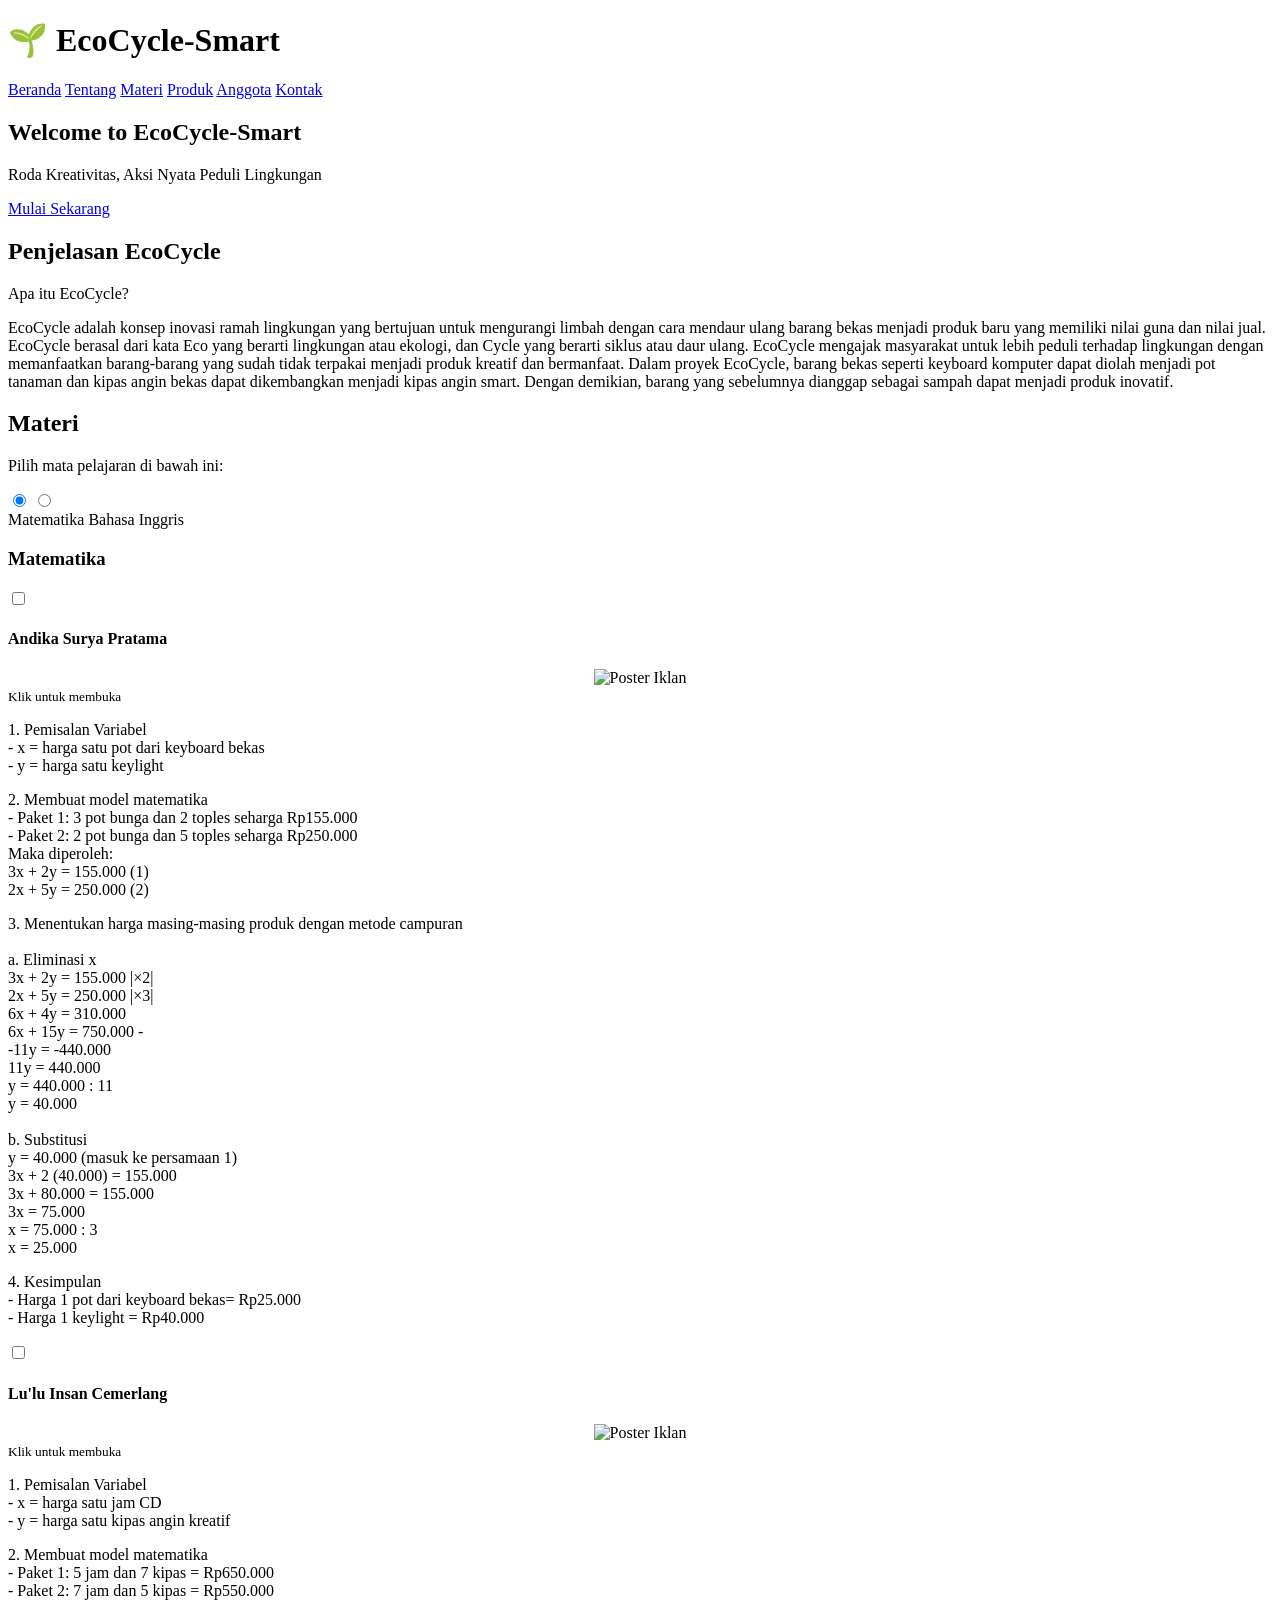
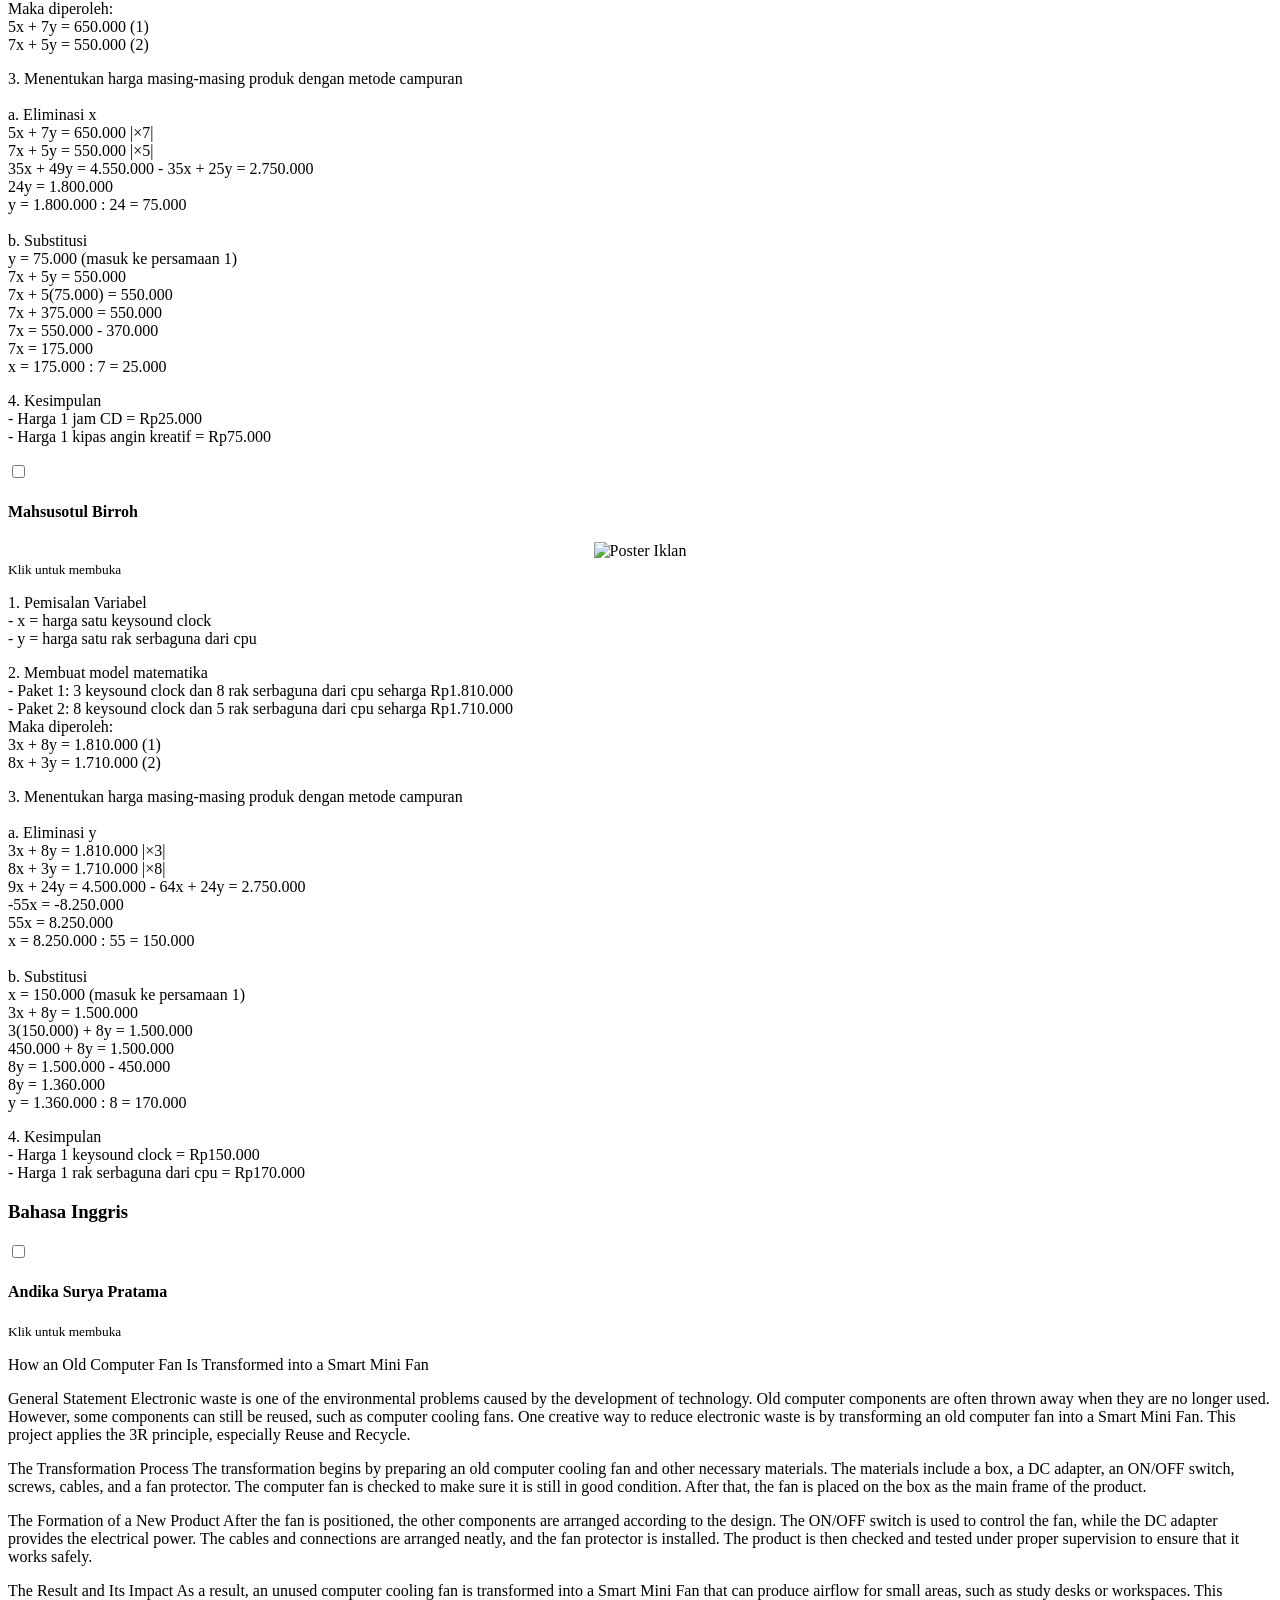
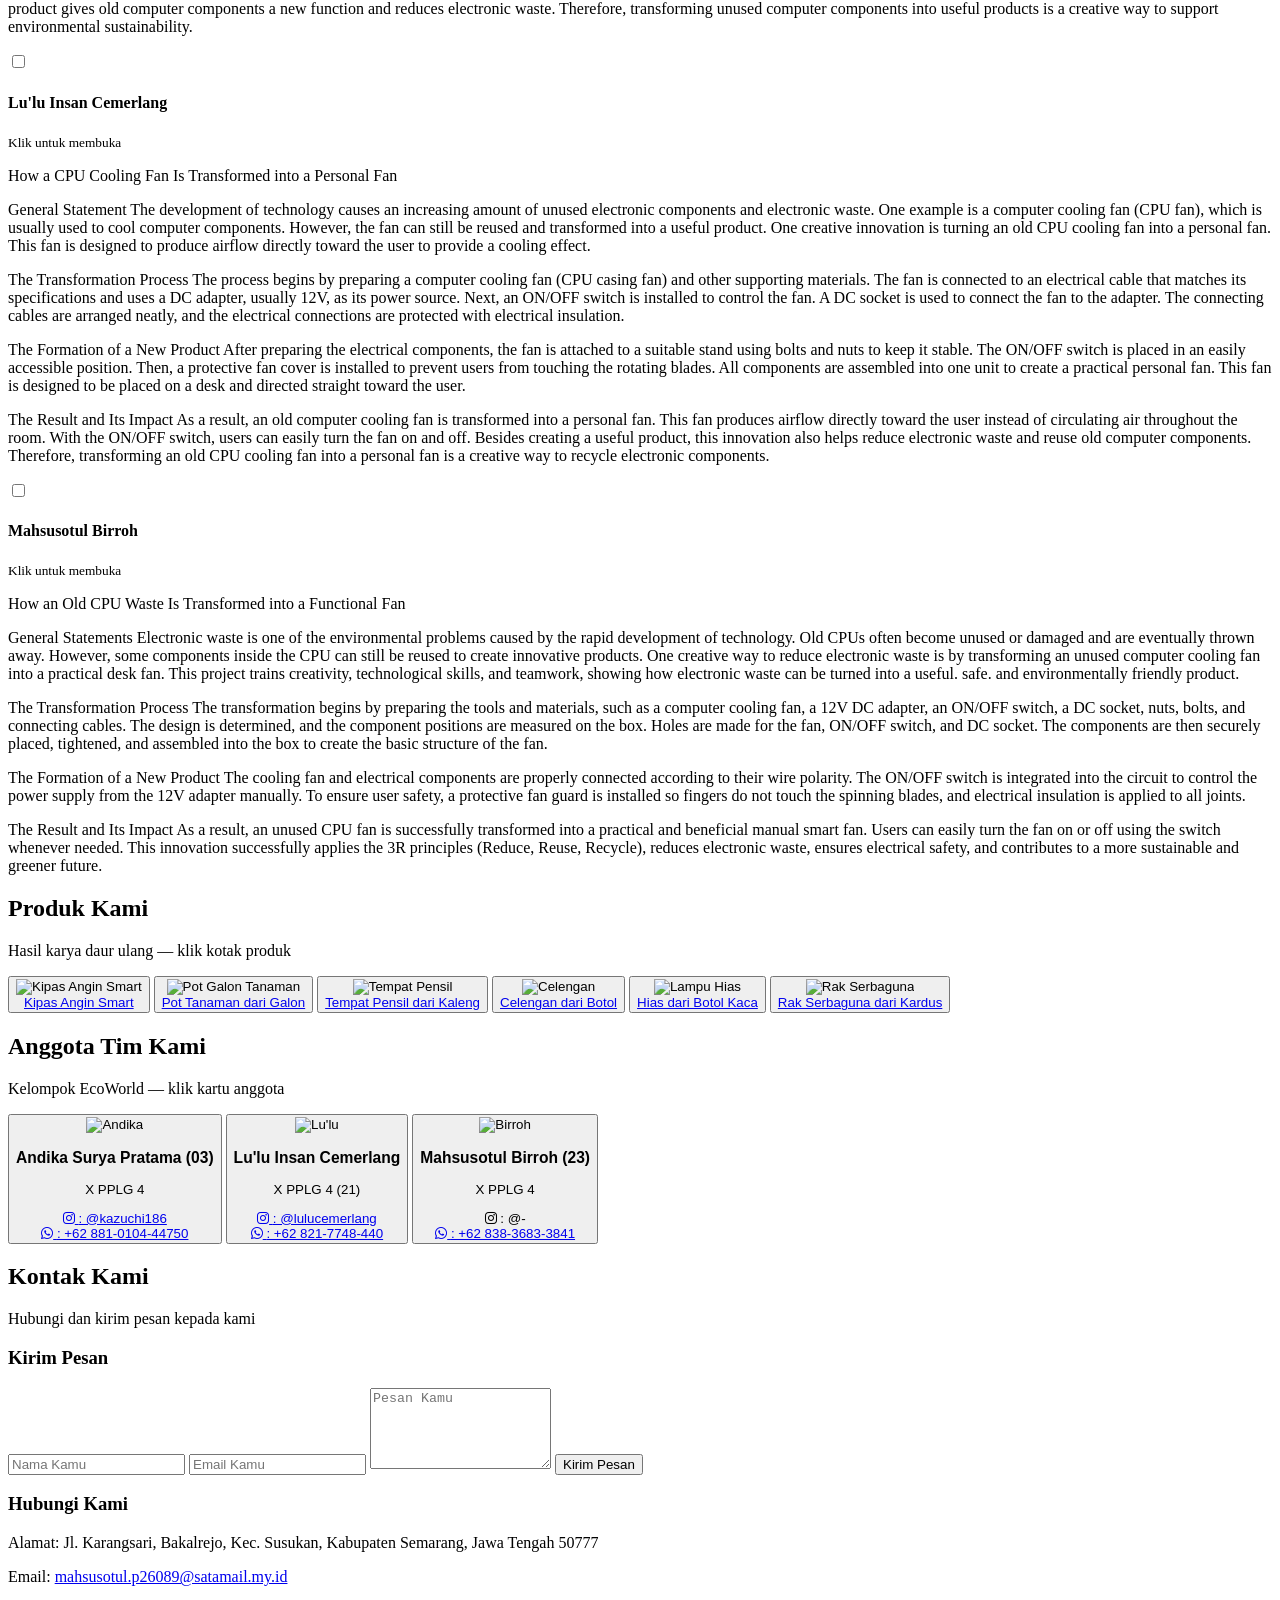
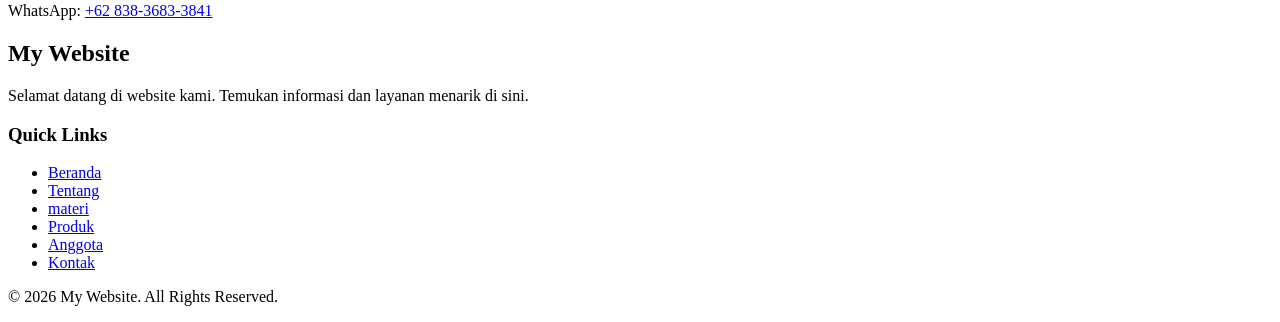
==== index.html @ eb89128b "Create index.html" ====
<!DOCTYPE html>
<html lang="id">
<head>
    <meta charset="UTF-8">
    <meta name="viewport" content="width=device-width, initial-scale=1.0">
    <title>EcoCycle-Smart</title>
    <link rel="stylesheet" href="style.css">
</head>
<body>

    <!-- Header & Navigasi -->
    <header>
        <h1>🌱 EcoCycle-Smart</h1>
    </header>
    
        <nav class="menu">
            <a href="#beranda">Beranda</a>
            <a href="#tentang">Tentang</a>
            <a href="#materi">Materi</a>
            <a href="#produk">Produk</a>
            <a href="#anggota">Anggota</a>
            <a href="#kontak">Kontak</a>
        </nav>
    

    <!-- Beranda / Hero Section -->
    <div class="hero" id="beranda">
        <h2>Welcome to EcoCycle-Smart</h2>
        <p>Roda Kreativitas, Aksi Nyata Peduli Lingkungan</p>
        <a href="#tentang" class="btn">Mulai Sekarang</a>
    </div>

    <!-- Tentang Section -->
    <section id="tentang">
        <div class="judul">
            <h2>Penjelasan EcoCycle</h2>
            <p>Apa itu EcoCycle?</p>
        </div>
        <div class="about">
            <p>
                EcoCycle adalah konsep inovasi ramah lingkungan yang bertujuan untuk mengurangi limbah dengan cara mendaur ulang barang bekas menjadi produk baru yang memiliki nilai guna dan nilai jual. EcoCycle berasal dari kata Eco yang berarti lingkungan atau ekologi, dan Cycle yang berarti siklus atau daur ulang. EcoCycle mengajak masyarakat untuk lebih peduli terhadap lingkungan dengan memanfaatkan barang-barang yang sudah tidak terpakai menjadi produk kreatif dan bermanfaat. Dalam proyek EcoCycle, barang bekas seperti keyboard komputer dapat diolah menjadi pot tanaman dan kipas angin bekas dapat dikembangkan menjadi kipas angin smart. Dengan demikian, barang yang sebelumnya dianggap sebagai sampah dapat menjadi produk inovatif.
            </p>
        </div>
    </section>

    <!-- Analisis Produk Section -->
    <section class="halaman" id="materi">
        <h2>Materi</h2>
        <p>Pilih mata pelajaran di bawah ini:</p>
      
        <input type="radio" name="mapel" id="m-mtk" checked>
        <input type="radio" name="mapel" id="m-ing">
      
        <div class="mapel-menu">
          <label for="m-mtk">Matematika</label>
          <label for="m-ing">Bahasa Inggris</label>
        </div>
      
        <!-- Matematika -->
        <div class="mapel-isi" id="isi-mtk">
          <h3>Matematika</h3>
          <div class="penjelasan-wrap">
            <div class="penjelasan">
              <input type="checkbox" id="p-mtk1">
              <label for="p-mtk1"><h4>Andika Surya Pratama</h4>
                <div style="text-align: center;">
                    <img src="c:\Users\ASUS\AppData\Local\Packages\5319275A.WhatsAppDesktop_cv1g1gvanyjgm\LocalState\sessions\98E0916A6C463B0860C4C11A198583FBE38D7785\transfers\2026-45\WhatsApp Image 2026-11-06 at 19.02.41 (2).jpeg"
                    alt="Poster Iklan"
                    width="60%"
                    height="130%">
                </div>
                <small>Klik untuk membuka</small></label>
              <p><p>
                1. Pemisalan Variabel <br>
                    - x = harga satu pot dari keyboard bekas<br>
                    - y = harga satu keylight <br>
            </p>
            <p>
                2. Membuat model matematika <br>
                    - Paket 1: 3 pot bunga dan 2 toples seharga Rp155.000 <br>
                    - Paket 2: 2 pot bunga dan 5 toples seharga Rp250.000 <br>
                    Maka diperoleh: <br>
                    3x + 2y = 155.000 (1) <br>
                    2x + 5y = 250.000 (2) <br>
            </p>
            <p>
                3. Menentukan harga masing-masing produk dengan metode campuran <br><br>
                    a. Eliminasi x <br>
                        3x + 2y = 155.000 |×2| <br>
                        2x + 5y = 250.000 |×3| <br>
                        6x + 4y = 310.000 <br>
                        6x + 15y = 750.000 - <br>
                        -11y = -440.000 <br>
                        11y = 440.000 <br>
                        y = 440.000 : 11 <br>
                        y = 40.000 <br><br>
            
                    b. Substitusi <br>
                        y = 40.000 (masuk ke persamaan 1) <br>
                        3x + 2 (40.000) = 155.000 <br>
                        3x + 80.000 = 155.000 <br>
                        3x = 75.000 <br>
                        x = 75.000 : 3 <br>
                        x = 25.000 <br>
            </p>
            <p>
                4. Kesimpulan <br>
                    - Harga 1 pot dari keyboard bekas= Rp25.000 <br>
                    - Harga 1 keylight = Rp40.000
            </p></p>
            </div>

            <div class="penjelasan">
              <input type="checkbox" id="p-mtk2">
              <label for="p-mtk2"><h4>Lu'lu Insan Cemerlang</h4>
                <div style="text-align: center;">
                    <img src="c:\Users\ASUS\Pictures\WhatsApp Image 2026-11-06 at 19.02.41.jpeg"
                    alt="Poster Iklan"
                    width="60%"
                    height="130%">
                </div>
                <small>Klik untuk membuka</small></label>
                <p>
                    1. Pemisalan Variabel <br>
                        - x = harga satu jam CD <br>
                        - y = harga satu kipas angin kreatif <br>
                </p>
                <p>
                    2. Membuat model matematika <br>
                    - Paket 1: 5 jam dan 7 kipas = Rp650.000 <br>
                    - Paket 2: 7 jam dan 5 kipas = Rp550.000 <br>
                        Maka diperoleh: <br>
                        5x + 7y = 650.000 (1) <br>
                        7x + 5y = 550.000 (2) <br>
                </p>
                <p>
                    3. Menentukan harga masing-masing produk dengan metode campuran <br><br>
                        a. Eliminasi x <br>
                            5x + 7y = 650.000 |×7| <br>
                            7x + 5y = 550.000 |×5| <br>
                            35x + 49y = 4.550.000 - 35x + 25y = 2.750.000 <br>
                            24y = 1.800.000 <br>
                            y = 1.800.000 : 24 = 75.000 <br><br>

                        b. Substitusi <br>
                            y = 75.000 (masuk ke persamaan 1) <br>
                            7x + 5y = 550.000 <br>
                            7x + 5(75.000) = 550.000 <br>
                            7x + 375.000 = 550.000 <br>
                            7x = 550.000 - 370.000 <br>
                            7x = 175.000 <br>
                            x = 175.000 : 7 = 25.000 <br>
                </p>
                <p>
                    4. Kesimpulan <br>
                        - Harga 1 jam CD = Rp25.000 <br>
                        - Harga 1 kipas angin kreatif = Rp75.000 <br>
                </p>
            </div>

            <div class="penjelasan">
              <input type="checkbox" id="p-mtk3">
              <label for="p-mtk3"><h4>Mahsusotul Birroh</h4>
                <div style="text-align: center;">
                    <img src="c:\Users\ASUS\AppData\Local\Packages\5319275A.WhatsAppDesktop_cv1g1gvanyjgm\LocalState\sessions\98E0916A6C463B0860C4C11A198583FBE38D7785\transfers\2026-45\WhatsApp Image 2026-11-06 at 19.02.41 (1).jpeg"
                    alt="Poster Iklan"
                    width="60%"
                    height="100%">  
                </div>
                <small>Klik untuk membuka</small></label>
                <p>
                    1. Pemisalan Variabel <br>
                        - x = harga satu keysound clock <br>
                        - y = harga satu rak serbaguna dari cpu <br>
                </p>
                <p>
                    2. Membuat model matematika <br>
                        - Paket 1: 3 keysound clock dan 8 rak serbaguna dari cpu seharga Rp1.810.000 <br>
                        - Paket 2: 8 keysound clock dan 5 rak serbaguna dari cpu seharga Rp1.710.000 <br>
                        Maka diperoleh: <br>
                        3x + 8y = 1.810.000 (1) <br>
                        8x + 3y = 1.710.000 (2) <br>
                </p>
                <p>
                    3. Menentukan harga masing-masing produk dengan metode campuran <br><br>
                        a. Eliminasi y <br>
                            3x + 8y = 1.810.000 |×3| <br>
                            8x + 3y = 1.710.000 |×8| <br>
                            9x + 24y = 4.500.000 - 64x + 24y = 2.750.000 <br>
                            -55x = -8.250.000 <br>
                            55x = 8.250.000<br>
                            x = 8.250.000 : 55 = 150.000 <br><br>

                        b. Substitusi <br>
                            x = 150.000 (masuk ke persamaan 1) <br>
                            3x + 8y = 1.500.000 <br>
                            3(150.000) + 8y = 1.500.000 <br>
                            450.000 + 8y = 1.500.000 <br>
                            8y = 1.500.000 - 450.000 <br>
                            8y = 1.360.000 <br>
                            y = 1.360.000 : 8 = 170.000 <br>
                </p>
                <p>
                    4. Kesimpulan <br>
                        - Harga 1 keysound clock = Rp150.000 <br>
                        - Harga 1 rak serbaguna dari cpu = Rp170.000 <br>
            </div>
          </div>
        </div>
      
        <!-- Bahasa Inggris -->
        <div class="mapel-isi" id="isi-ing">
            <h3>Bahasa Inggris</h3>
            <div class="penjelasan-wrap">
                <div class="penjelasan">
                    <input type="checkbox" id="p-ing1">
                    <label for="p-ing1"><h4>Andika Surya Pratama</h4>
                    <small>Klik untuk membuka</small></label>
                    <p>How an Old Computer Fan Is Transformed into a Smart Mini Fan

                       <p> General Statement
                        
                        Electronic waste is one of the environmental problems caused by the development of technology. Old computer components are often thrown away when they are no longer used. However, some components can still be reused, such as computer cooling fans. One creative way to reduce electronic waste is by transforming an old computer fan into a Smart Mini Fan. This project applies the 3R principle, especially Reuse and Recycle.</p>
                        
                        <p> The Transformation Process
                        
                        The transformation begins by preparing an old computer cooling fan and other necessary materials. The materials include a box, a DC adapter, an ON/OFF switch, screws, cables, and a fan protector. The computer fan is checked to make sure it is still in good condition. After that, the fan is placed on the box as the main frame of the product.</p>
                        
                        <p> The Formation of a New Product
                        
                        After the fan is positioned, the other components are arranged according to the design. The ON/OFF switch is used to control the fan, while the DC adapter provides the electrical power. The cables and connections are arranged neatly, and the fan protector is installed. The product is then checked and tested under proper supervision to ensure that it works safely.</p>
                        
                       <p> The Result and Its Impact
                        
                        As a result, an unused computer cooling fan is transformed into a Smart Mini Fan that can produce airflow for small areas, such as study desks or workspaces. This product gives old computer components a new function and reduces electronic waste. Therefore, transforming unused computer components into useful products is a creative way to support environmental sustainability.</p>
                </div>         
            
                <div class="penjelasan">
                    <input type="checkbox" id="p-ing2">
                    <label for="p-ing2"><h4>Lu'lu Insan Cemerlang</h4><small>Klik untuk membuka</small></label>
                    <p>How a CPU Cooling Fan Is Transformed into a Personal Fan

                      <p> General Statement
                        
                        The development of technology causes an increasing amount of unused electronic components and electronic waste. One example is a computer cooling fan (CPU fan), which is usually used to cool computer components. However, the fan can still be reused and transformed into a useful product. One creative innovation is turning an old CPU cooling fan into a personal fan. This fan is designed to produce airflow directly toward the user to provide a cooling effect.</p>
                        
                        <p>The Transformation Process
                        
                        The process begins by preparing a computer cooling fan (CPU casing fan) and other supporting materials. The fan is connected to an electrical cable that matches its specifications and uses a DC adapter, usually 12V, as its power source. Next, an ON/OFF switch is installed to control the fan. A DC socket is used to connect the fan to the adapter. The connecting cables are arranged neatly, and the electrical connections are protected with electrical insulation.</p>
                        
                        <p> The Formation of a New Product
                        
                        After preparing the electrical components, the fan is attached to a suitable stand using bolts and nuts to keep it stable. The ON/OFF switch is placed in an easily accessible position. Then, a protective fan cover is installed to prevent users from touching the rotating blades. All components are assembled into one unit to create a practical personal fan. This fan is designed to be placed on a desk and directed straight toward the user.</p>
                        
                        <p> The Result and Its Impact
                        
                        As a result, an old computer cooling fan is transformed into a personal fan. This fan produces airflow directly toward the user instead of circulating air throughout the room. With the ON/OFF switch, users can easily turn the fan on and off. Besides creating a useful product, this innovation also helps reduce electronic waste and reuse old computer components. Therefore, transforming an old CPU cooling fan into a personal fan is a creative way to recycle electronic components.</p>
                    </p>
                </div>
                <div class="penjelasan">
                    <input type="checkbox" id="p-ing3">
                    <label for="p-ing3"><h4>Mahsusotul Birroh</h4><small>Klik untuk membuka</small></label>
                    <p> How an Old CPU Waste Is Transformed into a Functional Fan

                        <p> General Statements
                        
                        Electronic waste is one of the environmental problems caused by the rapid development of technology. Old CPUs often become unused or damaged and are eventually thrown away. However, some components inside the CPU can still be reused to create innovative products. One creative way to reduce electronic waste is by transforming an unused computer cooling fan into a practical desk fan. This project trains creativity, technological skills, and teamwork, showing how electronic waste can be turned into a useful. safe. and
                        environmentally friendly product.</p>
                        
                        <p>The Transformation Process
                        
                        The transformation begins by preparing the tools and materials, such as a computer cooling fan, a 12V DC adapter, an ON/OFF switch, a DC socket, nuts, bolts, and connecting cables. The design is determined, and the component positions are measured on the box. Holes are made for the fan, ON/OFF switch, and DC socket. The components are then securely placed, tightened, and assembled into the box to create the basic structure of the fan.</p>
                        
                        <p> The Formation of a New Product
                        
                        The cooling fan and electrical components are properly connected according to their wire polarity. The ON/OFF switch is integrated into the circuit to control the power supply from the 12V adapter manually. To ensure user safety, a protective fan guard is installed so fingers do not touch the spinning blades, and electrical insulation is applied to all joints.</p>
                        
                        <p> The Result and Its Impact
                        
                        As a result, an unused CPU fan is successfully transformed into a practical and beneficial manual smart fan. Users can easily turn the fan on or off using the switch whenever needed. This innovation successfully applies the 3R principles (Reduce, Reuse, Recycle), reduces electronic waste, ensures electrical safety, and contributes to a more sustainable and greener future.</p>
                     </p>
                    
                 </div>
            </div>
        </div>
    </section>

    <!-- Produk Kami Section -->
    <section id="produk">
        <div class="judul">
            <h2>Produk Kami</h2>
            <p>Hasil karya daur ulang — klik kotak produk</p>
        </div>
        <div class="container">
            <button class="product">
                <div>
                    <img src="c:\Users\ASUS\Pictures\WhatsApp Image 2026-10-29 at 16.41.29.jpeg" alt="Kipas Angin Smart"
                    width="150"
                    height="100">
                </div>
                <nav class="produk">
                <a href="produk1.html">Kipas Angin Smart</a>
                </nav>
            </button>

            <button class="product">
                <div>
                    <img src="c:\Users\ASUS\Pictures\WhatsApp Image 2026-10-23 at 05.21.38.jpeg" alt="Pot Galon Tanaman"
                    width="150"
                    height="100">
                </div>
                <nav class="produk">
               <a href="produk2.html"> Pot Tanaman dari Galon </a>
               </nav>
            </button>

            <button class="product">
                <div><img src="c:\Users\ASUS\Pictures\WhatsApp Image 2026-10-23 at 05.21.39.jpeg" alt="Tempat Pensil"
                width="150"
                height="100">
                </div>
                <nav class="produk">
               <a href="produk3.html"> Tempat Pensil dari Kaleng</a>
               </nav>
            </button>

            <button class="product">
                <div>
                    <img src="c:\Users\ASUS\Pictures\WhatsApp Image 2026-10-26 at 02.12.05.jpeg" alt="Celengan"
                    width="150"
                    height="100">
                </div>
                <nav class="produk">
               <a href="produk4.html"> Celengan dari Botol</a>
               </nav>
            </button>

            <button class="product">
                <div>
                    <img src="c:\Users\ASUS\Pictures\WhatsApp Image 2026-10-26 at 04.55.48.jpeg" alt="Lampu Hias"
                    width="150"
                    height="100">
                </div>
                <nav class="produk">
                <a href="produk5.html"> Hias dari Botol Kaca</a>
                </nav>
            </button>

            <button class="product">
                <div><img src="c:\Users\ASUS\Pictures\WhatsApp Image 2026-10-26 at 07.50.24.jpeg" alt="Rak Serbaguna"
                width="150"
                height="100">
                </div>
                <nav class="produk">
                <a href="produk6.html"> Rak Serbaguna dari Kardus</a>
                </nav>
            </button>
        </div>
    </section>

    <!-- Anggota Tim Section -->
    <section id="anggota">
        <div class="judul">
            <h2>Anggota Tim Kami</h2>
            <p>Kelompok EcoWorld — klik kartu anggota</p>
        </div>
        <div class="container">
            <button class="card member">
                <img src="c:\Users\ASUS\AppData\Local\Packages\5319275A.WhatsAppDesktop_cv1g1gvanyjgm\LocalState\sessions\98E0916A6C463B0860C4C11A198583FBE38D7785\transfers\2026-45\WhatsApp Image 2026-11-04 at 07.42.06.jpeg" alt="Andika">
                <h3>Andika Surya Pratama (03)</h3>
                <p>X PPLG 4</p>
                <link rel="stylesheet" href="https://cdnjs.cloudflare.com/ajax/libs/font-awesome/6.5.1/css/all.min.css">
                <div class="sosmed">
                    <a href="https://www.instagram.com/kazuchi186?vrfl=d2dxeGRjcXRraGk4" target="_blank" class="sosmed-item ig">
                    <i class="fab fa-instagram"></i> <span>: @kazuchi186</span><br>
                    </a>
                    <a href="https://wa.me/62881010444750" target="_blank" class="sosmed-item whatsapp">
                    <i class="fab fa-whatsapp"></i> <span>: +62 881-0104-44750</span><br>
                    </a>
            </button>

            <button class="card member">
                <img src="c:\Users\ASUS\Pictures\WhatsApp Image 2026-11-03 at 22.34.38.jpeg" alt="Lu'lu">
                <h3>Lu'lu Insan Cemerlang</h3>
                <p>X PPLG 4 (21)</p>
                <link rel="stylesheet" href="https://cdnjs.cloudflare.com/ajax/libs/font-awesome/6.5.1/css/all.min.css">
                <div class="sosmed">
                    <a href="https://www.instagram.com/lulucemerlang?rpxt=Z2dsajI0c3NicTJm" target="_blank" class="sosmed-item ig">
                    <i class="fab fa-instagram"></i> <span>: @lulucemerlang</span><br>
                    </a>
                    <a href="https://wa.me/628217748440?s=t" target="_blank" class="sosmed-item whatsapp">
                    <i class="fab fa-whatsapp"></i> <span>: +62 821-7748-440</span><br>
                    </a>
            </button>

            <button class="card member">
                <img src="c:\Users\ASUS\Pictures\WhatsApp Image 2026-11-02 at 16.20.42.jpeg" alt="Birroh">
                <h3>Mahsusotul Birroh (23)</h3>
                <p>X PPLG 4</p>
                <link rel="stylesheet" href="https://cdnjs.cloudflare.com/ajax/libs/font-awesome/6.5.1/css/all.min.css">
                <div class="sosmed">
                    <a class="sosmed-item ig">
                    <i class="fab fa-instagram"></i> <span>: @-</span><br>
                    </a>
                    <a href="https://wa.me/qr/P2U3LLMN2DL5N1" target="_blank" class="sosmed-item whatsapp">
                    <i class="fab fa-whatsapp"></i> <span>: +62 838-3683-3841</span><br>
                    </a>
            </button>
        </div>
    </section>

    <!-- Kontak Kami Section -->
    <section id="kontak">
        <div class="judul">
            <h2>Kontak Kami</h2>
            <p>Hubungi dan kirim pesan kepada kami</p>
        </div>
        <div class="container">
            <div class="contact-box">
                <h3>Kirim Pesan</h3>
                <form onsubmit="kirimPesan(event)">
                    <input type="text" placeholder="Nama Kamu" required>
                    <input type="email" placeholder="Email Kamu" required>
                    <textarea rows="5" placeholder="Pesan Kamu" required></textarea>
                    <button type="submit">Kirim Pesan</button>
                </form>
            </div>

            <div class="contact-box">
                <h3>Hubungi Kami</h3>
                <p>Alamat: Jl. Karangsari, Bakalrejo, Kec. Susukan, Kabupaten Semarang, Jawa Tengah 50777</p>
                <p>Email: <a href="mailto:mahsusotul.p26089@satamail.my.id">mahsusotul.p26089@satamail.my.id</a> </p>
                <p>WhatsApp: <a href="https://wa.me/qr/P2U3LLMN2DL5N1" target="_blank">+62 838-3683-3841</a></p>
            </div>
        </div>
    </section>

    <!-- Footer -->
    <footer class="footer">
        <div class="footer-container">
    
            <div class="footer-section">
                <h2>My Website</h2>
                <p>
                    Selamat datang di website kami.
                    Temukan informasi dan layanan menarik di sini.
                </p>
            </div>
    
            <div class="footer-section">
                <h3>Quick Links</h3>
                <ul>
                    <li><a href="#beranda">Beranda</a></li>
                    <li><a href="#tentang">Tentang</a></li>
                    <li><a href="#materi">materi</a></li>
                    <li><a href="#produk">Produk</a></li>
                    <li><a href="#anggota">Anggota</a></li>
                    <li><a href="#kontak">Kontak</a></li>
                </ul>
            </div>
    
        </div>
    
        <div class="footer-bottom">
            <p>&copy; 2026 My Website. All Rights Reserved.</p>
        </div>
    </footer>

</body>
</html>
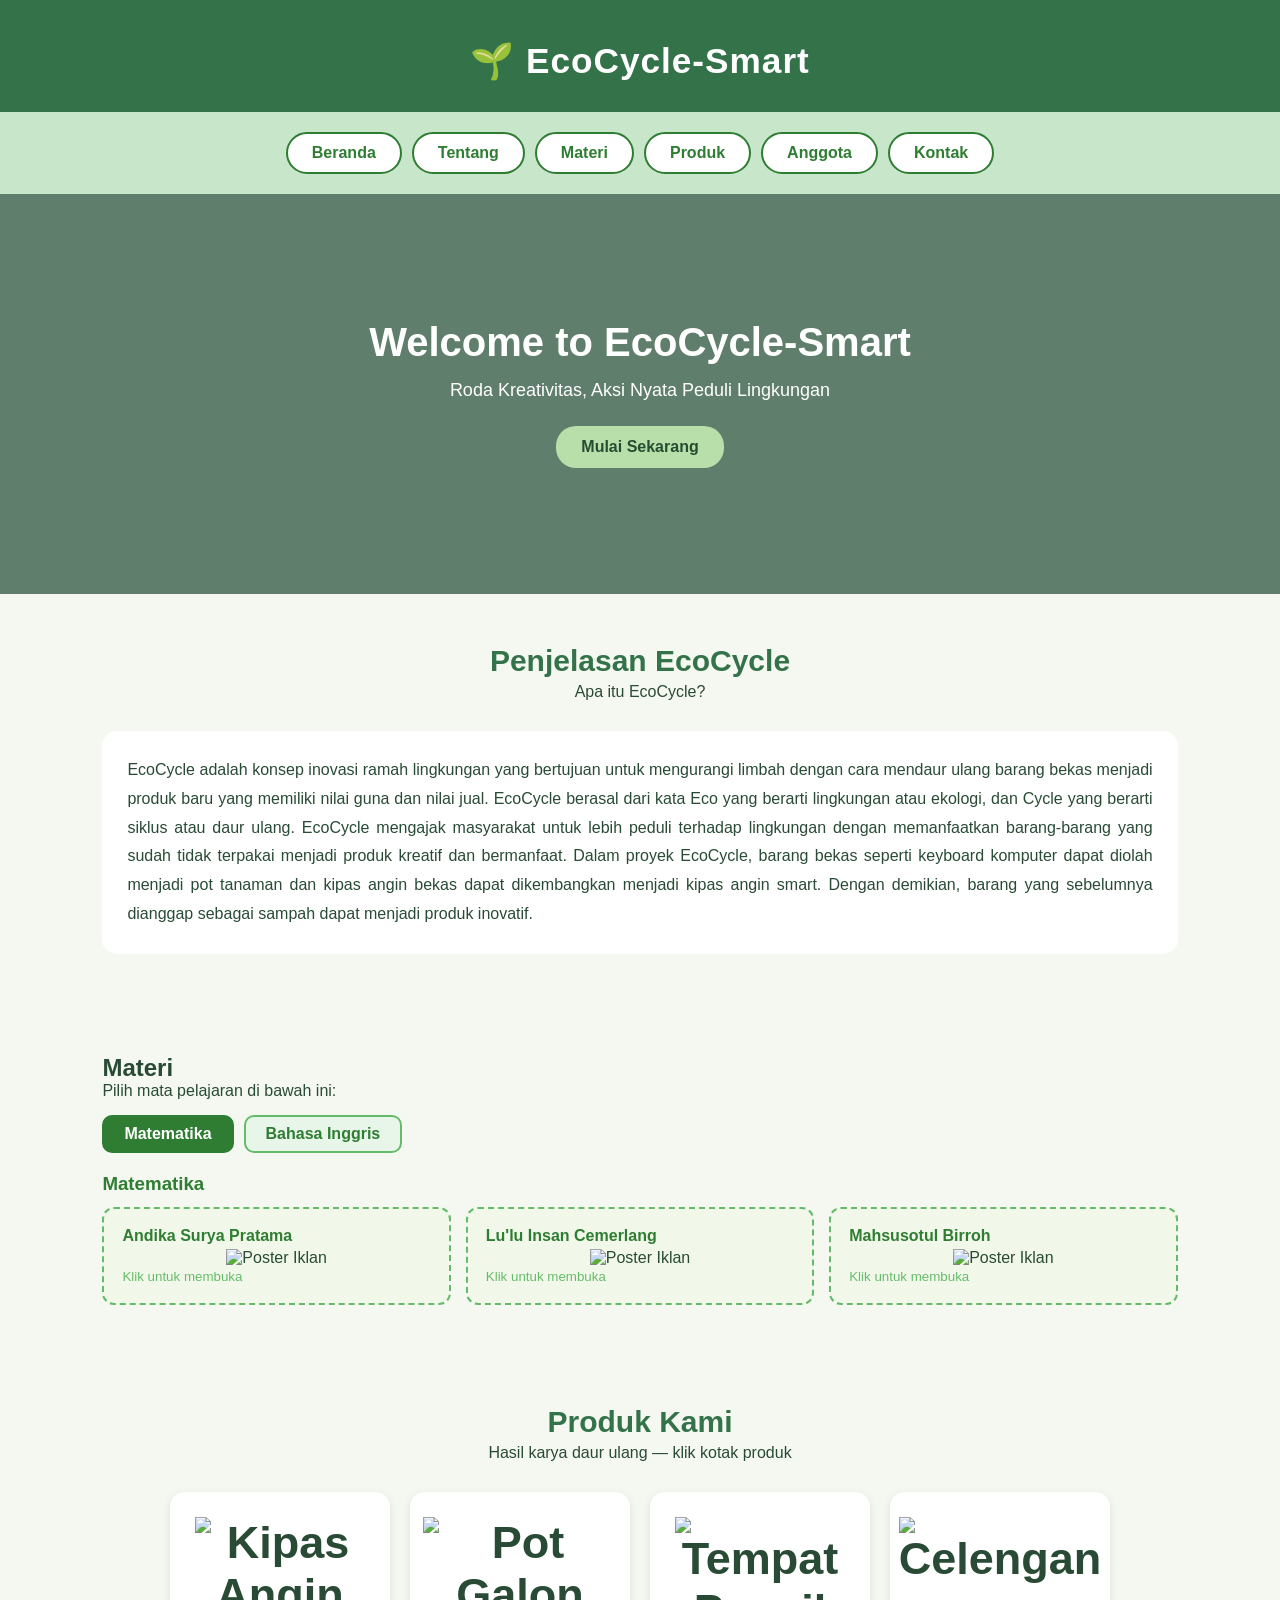
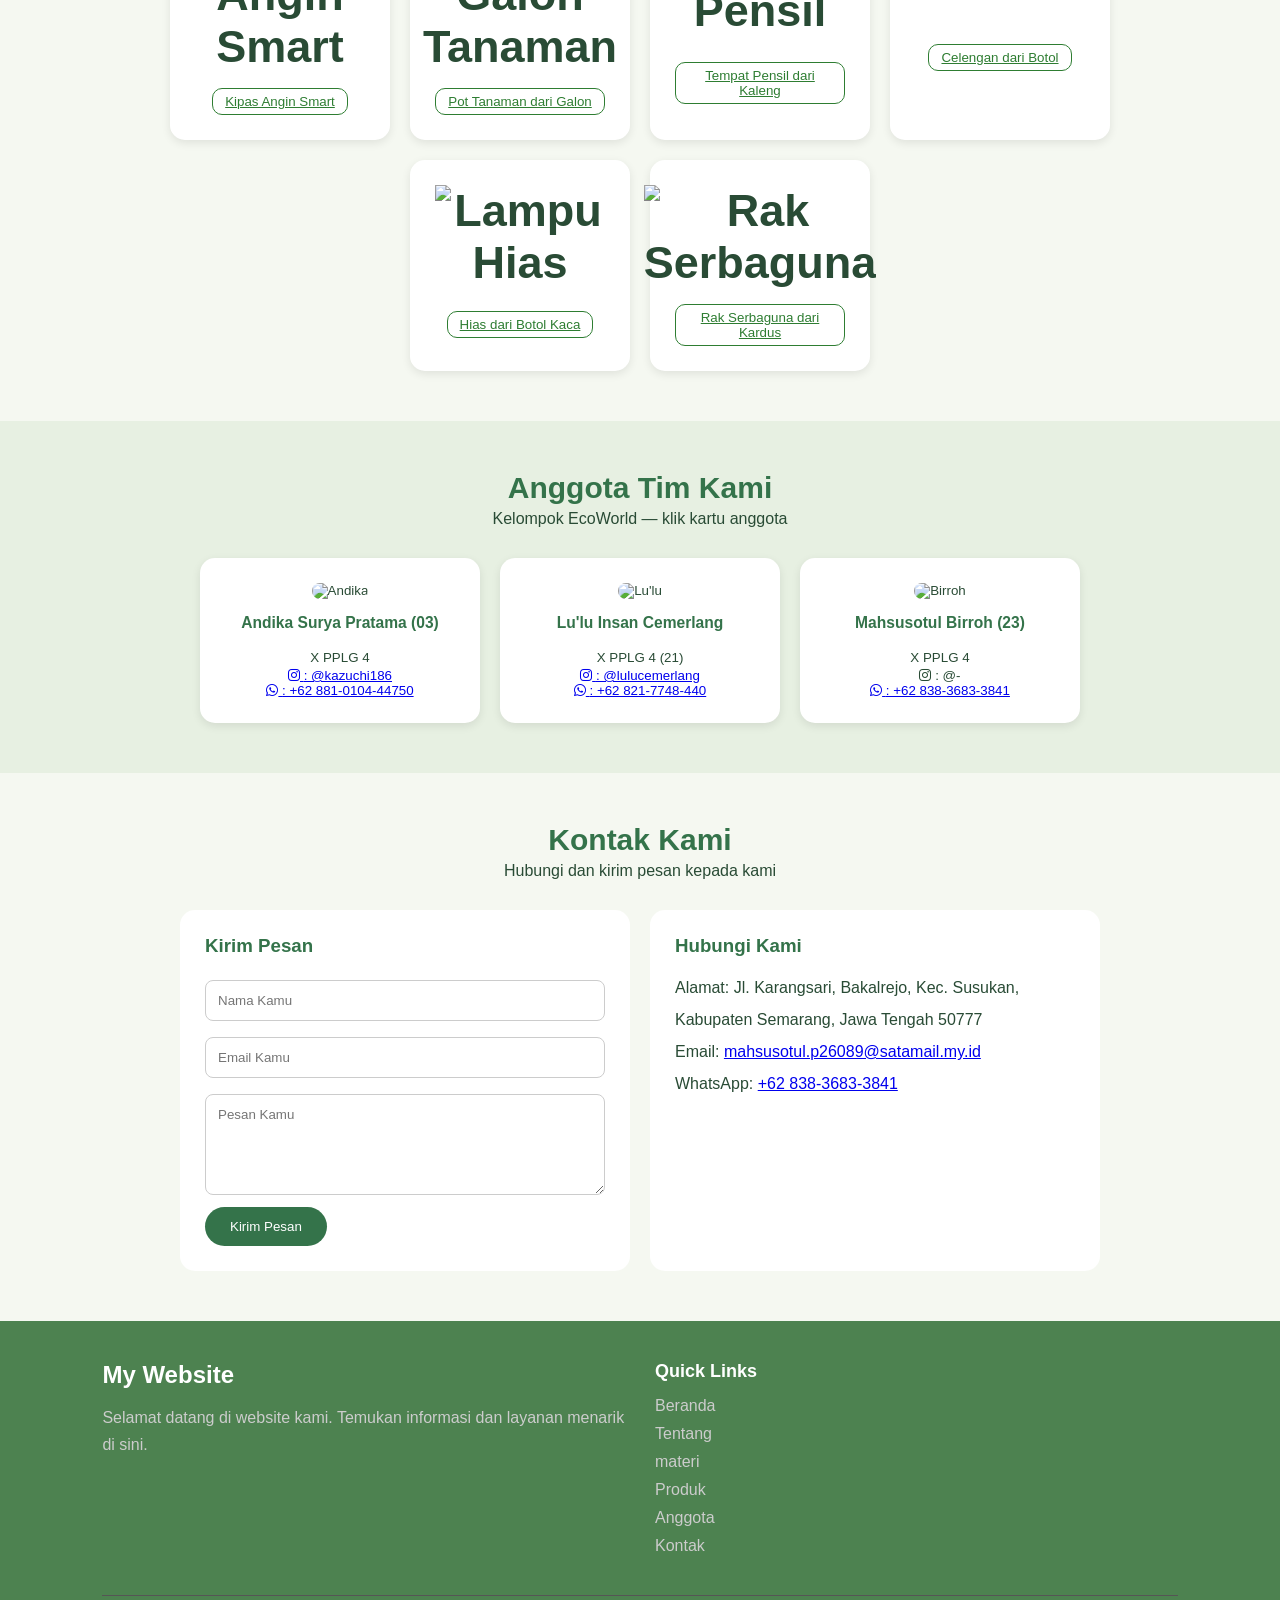
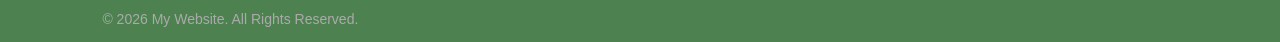
==== commit afc0aadb: "Add files via upload" ====
--- a/index.html
+++ b/index.html
@@ -1,470 +1,470 @@
-<!DOCTYPE html>
-<html lang="id">
-<head>
-    <meta charset="UTF-8">
-    <meta name="viewport" content="width=device-width, initial-scale=1.0">
-    <title>EcoCycle-Smart</title>
-    <link rel="stylesheet" href="style.css">
-</head>
-<body>
-
-    <!-- Header & Navigasi -->
-    <header>
-        <h1>🌱 EcoCycle-Smart</h1>
-    </header>
-    
-        <nav class="menu">
-            <a href="#beranda">Beranda</a>
-            <a href="#tentang">Tentang</a>
-            <a href="#materi">Materi</a>
-            <a href="#produk">Produk</a>
-            <a href="#anggota">Anggota</a>
-            <a href="#kontak">Kontak</a>
-        </nav>
-    
-
-    <!-- Beranda / Hero Section -->
-    <div class="hero" id="beranda">
-        <h2>Welcome to EcoCycle-Smart</h2>
-        <p>Roda Kreativitas, Aksi Nyata Peduli Lingkungan</p>
-        <a href="#tentang" class="btn">Mulai Sekarang</a>
-    </div>
-
-    <!-- Tentang Section -->
-    <section id="tentang">
-        <div class="judul">
-            <h2>Penjelasan EcoCycle</h2>
-            <p>Apa itu EcoCycle?</p>
-        </div>
-        <div class="about">
-            <p>
-                EcoCycle adalah konsep inovasi ramah lingkungan yang bertujuan untuk mengurangi limbah dengan cara mendaur ulang barang bekas menjadi produk baru yang memiliki nilai guna dan nilai jual. EcoCycle berasal dari kata Eco yang berarti lingkungan atau ekologi, dan Cycle yang berarti siklus atau daur ulang. EcoCycle mengajak masyarakat untuk lebih peduli terhadap lingkungan dengan memanfaatkan barang-barang yang sudah tidak terpakai menjadi produk kreatif dan bermanfaat. Dalam proyek EcoCycle, barang bekas seperti keyboard komputer dapat diolah menjadi pot tanaman dan kipas angin bekas dapat dikembangkan menjadi kipas angin smart. Dengan demikian, barang yang sebelumnya dianggap sebagai sampah dapat menjadi produk inovatif.
-            </p>
-        </div>
-    </section>
-
-    <!-- Analisis Produk Section -->
-    <section class="halaman" id="materi">
-        <h2>Materi</h2>
-        <p>Pilih mata pelajaran di bawah ini:</p>
-      
-        <input type="radio" name="mapel" id="m-mtk" checked>
-        <input type="radio" name="mapel" id="m-ing">
-      
-        <div class="mapel-menu">
-          <label for="m-mtk">Matematika</label>
-          <label for="m-ing">Bahasa Inggris</label>
-        </div>
-      
-        <!-- Matematika -->
-        <div class="mapel-isi" id="isi-mtk">
-          <h3>Matematika</h3>
-          <div class="penjelasan-wrap">
-            <div class="penjelasan">
-              <input type="checkbox" id="p-mtk1">
-              <label for="p-mtk1"><h4>Andika Surya Pratama</h4>
-                <div style="text-align: center;">
-                    <img src="c:\Users\ASUS\AppData\Local\Packages\5319275A.WhatsAppDesktop_cv1g1gvanyjgm\LocalState\sessions\98E0916A6C463B0860C4C11A198583FBE38D7785\transfers\2026-45\WhatsApp Image 2026-11-06 at 19.02.41 (2).jpeg"
-                    alt="Poster Iklan"
-                    width="60%"
-                    height="130%">
-                </div>
-                <small>Klik untuk membuka</small></label>
-              <p><p>
-                1. Pemisalan Variabel <br>
-                    - x = harga satu pot dari keyboard bekas<br>
-                    - y = harga satu keylight <br>
-            </p>
-            <p>
-                2. Membuat model matematika <br>
-                    - Paket 1: 3 pot bunga dan 2 toples seharga Rp155.000 <br>
-                    - Paket 2: 2 pot bunga dan 5 toples seharga Rp250.000 <br>
-                    Maka diperoleh: <br>
-                    3x + 2y = 155.000 (1) <br>
-                    2x + 5y = 250.000 (2) <br>
-            </p>
-            <p>
-                3. Menentukan harga masing-masing produk dengan metode campuran <br><br>
-                    a. Eliminasi x <br>
-                        3x + 2y = 155.000 |×2| <br>
-                        2x + 5y = 250.000 |×3| <br>
-                        6x + 4y = 310.000 <br>
-                        6x + 15y = 750.000 - <br>
-                        -11y = -440.000 <br>
-                        11y = 440.000 <br>
-                        y = 440.000 : 11 <br>
-                        y = 40.000 <br><br>
-            
-                    b. Substitusi <br>
-                        y = 40.000 (masuk ke persamaan 1) <br>
-                        3x + 2 (40.000) = 155.000 <br>
-                        3x + 80.000 = 155.000 <br>
-                        3x = 75.000 <br>
-                        x = 75.000 : 3 <br>
-                        x = 25.000 <br>
-            </p>
-            <p>
-                4. Kesimpulan <br>
-                    - Harga 1 pot dari keyboard bekas= Rp25.000 <br>
-                    - Harga 1 keylight = Rp40.000
-            </p></p>
-            </div>
-
-            <div class="penjelasan">
-              <input type="checkbox" id="p-mtk2">
-              <label for="p-mtk2"><h4>Lu'lu Insan Cemerlang</h4>
-                <div style="text-align: center;">
-                    <img src="c:\Users\ASUS\Pictures\WhatsApp Image 2026-11-06 at 19.02.41.jpeg"
-                    alt="Poster Iklan"
-                    width="60%"
-                    height="130%">
-                </div>
-                <small>Klik untuk membuka</small></label>
-                <p>
-                    1. Pemisalan Variabel <br>
-                        - x = harga satu jam CD <br>
-                        - y = harga satu kipas angin kreatif <br>
-                </p>
-                <p>
-                    2. Membuat model matematika <br>
-                    - Paket 1: 5 jam dan 7 kipas = Rp650.000 <br>
-                    - Paket 2: 7 jam dan 5 kipas = Rp550.000 <br>
-                        Maka diperoleh: <br>
-                        5x + 7y = 650.000 (1) <br>
-                        7x + 5y = 550.000 (2) <br>
-                </p>
-                <p>
-                    3. Menentukan harga masing-masing produk dengan metode campuran <br><br>
-                        a. Eliminasi x <br>
-                            5x + 7y = 650.000 |×7| <br>
-                            7x + 5y = 550.000 |×5| <br>
-                            35x + 49y = 4.550.000 - 35x + 25y = 2.750.000 <br>
-                            24y = 1.800.000 <br>
-                            y = 1.800.000 : 24 = 75.000 <br><br>
-
-                        b. Substitusi <br>
-                            y = 75.000 (masuk ke persamaan 1) <br>
-                            7x + 5y = 550.000 <br>
-                            7x + 5(75.000) = 550.000 <br>
-                            7x + 375.000 = 550.000 <br>
-                            7x = 550.000 - 370.000 <br>
-                            7x = 175.000 <br>
-                            x = 175.000 : 7 = 25.000 <br>
-                </p>
-                <p>
-                    4. Kesimpulan <br>
-                        - Harga 1 jam CD = Rp25.000 <br>
-                        - Harga 1 kipas angin kreatif = Rp75.000 <br>
-                </p>
-            </div>
-
-            <div class="penjelasan">
-              <input type="checkbox" id="p-mtk3">
-              <label for="p-mtk3"><h4>Mahsusotul Birroh</h4>
-                <div style="text-align: center;">
-                    <img src="c:\Users\ASUS\AppData\Local\Packages\5319275A.WhatsAppDesktop_cv1g1gvanyjgm\LocalState\sessions\98E0916A6C463B0860C4C11A198583FBE38D7785\transfers\2026-45\WhatsApp Image 2026-11-06 at 19.02.41 (1).jpeg"
-                    alt="Poster Iklan"
-                    width="60%"
-                    height="100%">  
-                </div>
-                <small>Klik untuk membuka</small></label>
-                <p>
-                    1. Pemisalan Variabel <br>
-                        - x = harga satu keysound clock <br>
-                        - y = harga satu rak serbaguna dari cpu <br>
-                </p>
-                <p>
-                    2. Membuat model matematika <br>
-                        - Paket 1: 3 keysound clock dan 8 rak serbaguna dari cpu seharga Rp1.810.000 <br>
-                        - Paket 2: 8 keysound clock dan 5 rak serbaguna dari cpu seharga Rp1.710.000 <br>
-                        Maka diperoleh: <br>
-                        3x + 8y = 1.810.000 (1) <br>
-                        8x + 3y = 1.710.000 (2) <br>
-                </p>
-                <p>
-                    3. Menentukan harga masing-masing produk dengan metode campuran <br><br>
-                        a. Eliminasi y <br>
-                            3x + 8y = 1.810.000 |×3| <br>
-                            8x + 3y = 1.710.000 |×8| <br>
-                            9x + 24y = 4.500.000 - 64x + 24y = 2.750.000 <br>
-                            -55x = -8.250.000 <br>
-                            55x = 8.250.000<br>
-                            x = 8.250.000 : 55 = 150.000 <br><br>
-
-                        b. Substitusi <br>
-                            x = 150.000 (masuk ke persamaan 1) <br>
-                            3x + 8y = 1.500.000 <br>
-                            3(150.000) + 8y = 1.500.000 <br>
-                            450.000 + 8y = 1.500.000 <br>
-                            8y = 1.500.000 - 450.000 <br>
-                            8y = 1.360.000 <br>
-                            y = 1.360.000 : 8 = 170.000 <br>
-                </p>
-                <p>
-                    4. Kesimpulan <br>
-                        - Harga 1 keysound clock = Rp150.000 <br>
-                        - Harga 1 rak serbaguna dari cpu = Rp170.000 <br>
-            </div>
-          </div>
-        </div>
-      
-        <!-- Bahasa Inggris -->
-        <div class="mapel-isi" id="isi-ing">
-            <h3>Bahasa Inggris</h3>
-            <div class="penjelasan-wrap">
-                <div class="penjelasan">
-                    <input type="checkbox" id="p-ing1">
-                    <label for="p-ing1"><h4>Andika Surya Pratama</h4>
-                    <small>Klik untuk membuka</small></label>
-                    <p>How an Old Computer Fan Is Transformed into a Smart Mini Fan
-
-                       <p> General Statement
-                        
-                        Electronic waste is one of the environmental problems caused by the development of technology. Old computer components are often thrown away when they are no longer used. However, some components can still be reused, such as computer cooling fans. One creative way to reduce electronic waste is by transforming an old computer fan into a Smart Mini Fan. This project applies the 3R principle, especially Reuse and Recycle.</p>
-                        
-                        <p> The Transformation Process
-                        
-                        The transformation begins by preparing an old computer cooling fan and other necessary materials. The materials include a box, a DC adapter, an ON/OFF switch, screws, cables, and a fan protector. The computer fan is checked to make sure it is still in good condition. After that, the fan is placed on the box as the main frame of the product.</p>
-                        
-                        <p> The Formation of a New Product
-                        
-                        After the fan is positioned, the other components are arranged according to the design. The ON/OFF switch is used to control the fan, while the DC adapter provides the electrical power. The cables and connections are arranged neatly, and the fan protector is installed. The product is then checked and tested under proper supervision to ensure that it works safely.</p>
-                        
-                       <p> The Result and Its Impact
-                        
-                        As a result, an unused computer cooling fan is transformed into a Smart Mini Fan that can produce airflow for small areas, such as study desks or workspaces. This product gives old computer components a new function and reduces electronic waste. Therefore, transforming unused computer components into useful products is a creative way to support environmental sustainability.</p>
-                </div>         
-            
-                <div class="penjelasan">
-                    <input type="checkbox" id="p-ing2">
-                    <label for="p-ing2"><h4>Lu'lu Insan Cemerlang</h4><small>Klik untuk membuka</small></label>
-                    <p>How a CPU Cooling Fan Is Transformed into a Personal Fan
-
-                      <p> General Statement
-                        
-                        The development of technology causes an increasing amount of unused electronic components and electronic waste. One example is a computer cooling fan (CPU fan), which is usually used to cool computer components. However, the fan can still be reused and transformed into a useful product. One creative innovation is turning an old CPU cooling fan into a personal fan. This fan is designed to produce airflow directly toward the user to provide a cooling effect.</p>
-                        
-                        <p>The Transformation Process
-                        
-                        The process begins by preparing a computer cooling fan (CPU casing fan) and other supporting materials. The fan is connected to an electrical cable that matches its specifications and uses a DC adapter, usually 12V, as its power source. Next, an ON/OFF switch is installed to control the fan. A DC socket is used to connect the fan to the adapter. The connecting cables are arranged neatly, and the electrical connections are protected with electrical insulation.</p>
-                        
-                        <p> The Formation of a New Product
-                        
-                        After preparing the electrical components, the fan is attached to a suitable stand using bolts and nuts to keep it stable. The ON/OFF switch is placed in an easily accessible position. Then, a protective fan cover is installed to prevent users from touching the rotating blades. All components are assembled into one unit to create a practical personal fan. This fan is designed to be placed on a desk and directed straight toward the user.</p>
-                        
-                        <p> The Result and Its Impact
-                        
-                        As a result, an old computer cooling fan is transformed into a personal fan. This fan produces airflow directly toward the user instead of circulating air throughout the room. With the ON/OFF switch, users can easily turn the fan on and off. Besides creating a useful product, this innovation also helps reduce electronic waste and reuse old computer components. Therefore, transforming an old CPU cooling fan into a personal fan is a creative way to recycle electronic components.</p>
-                    </p>
-                </div>
-                <div class="penjelasan">
-                    <input type="checkbox" id="p-ing3">
-                    <label for="p-ing3"><h4>Mahsusotul Birroh</h4><small>Klik untuk membuka</small></label>
-                    <p> How an Old CPU Waste Is Transformed into a Functional Fan
-
-                        <p> General Statements
-                        
-                        Electronic waste is one of the environmental problems caused by the rapid development of technology. Old CPUs often become unused or damaged and are eventually thrown away. However, some components inside the CPU can still be reused to create innovative products. One creative way to reduce electronic waste is by transforming an unused computer cooling fan into a practical desk fan. This project trains creativity, technological skills, and teamwork, showing how electronic waste can be turned into a useful. safe. and
-                        environmentally friendly product.</p>
-                        
-                        <p>The Transformation Process
-                        
-                        The transformation begins by preparing the tools and materials, such as a computer cooling fan, a 12V DC adapter, an ON/OFF switch, a DC socket, nuts, bolts, and connecting cables. The design is determined, and the component positions are measured on the box. Holes are made for the fan, ON/OFF switch, and DC socket. The components are then securely placed, tightened, and assembled into the box to create the basic structure of the fan.</p>
-                        
-                        <p> The Formation of a New Product
-                        
-                        The cooling fan and electrical components are properly connected according to their wire polarity. The ON/OFF switch is integrated into the circuit to control the power supply from the 12V adapter manually. To ensure user safety, a protective fan guard is installed so fingers do not touch the spinning blades, and electrical insulation is applied to all joints.</p>
-                        
-                        <p> The Result and Its Impact
-                        
-                        As a result, an unused CPU fan is successfully transformed into a practical and beneficial manual smart fan. Users can easily turn the fan on or off using the switch whenever needed. This innovation successfully applies the 3R principles (Reduce, Reuse, Recycle), reduces electronic waste, ensures electrical safety, and contributes to a more sustainable and greener future.</p>
-                     </p>
-                    
-                 </div>
-            </div>
-        </div>
-    </section>
-
-    <!-- Produk Kami Section -->
-    <section id="produk">
-        <div class="judul">
-            <h2>Produk Kami</h2>
-            <p>Hasil karya daur ulang — klik kotak produk</p>
-        </div>
-        <div class="container">
-            <button class="product">
-                <div>
-                    <img src="c:\Users\ASUS\Pictures\WhatsApp Image 2026-10-29 at 16.41.29.jpeg" alt="Kipas Angin Smart"
-                    width="150"
-                    height="100">
-                </div>
-                <nav class="produk">
-                <a href="produk1.html">Kipas Angin Smart</a>
-                </nav>
-            </button>
-
-            <button class="product">
-                <div>
-                    <img src="c:\Users\ASUS\Pictures\WhatsApp Image 2026-10-23 at 05.21.38.jpeg" alt="Pot Galon Tanaman"
-                    width="150"
-                    height="100">
-                </div>
-                <nav class="produk">
-               <a href="produk2.html"> Pot Tanaman dari Galon </a>
-               </nav>
-            </button>
-
-            <button class="product">
-                <div><img src="c:\Users\ASUS\Pictures\WhatsApp Image 2026-10-23 at 05.21.39.jpeg" alt="Tempat Pensil"
-                width="150"
-                height="100">
-                </div>
-                <nav class="produk">
-               <a href="produk3.html"> Tempat Pensil dari Kaleng</a>
-               </nav>
-            </button>
-
-            <button class="product">
-                <div>
-                    <img src="c:\Users\ASUS\Pictures\WhatsApp Image 2026-10-26 at 02.12.05.jpeg" alt="Celengan"
-                    width="150"
-                    height="100">
-                </div>
-                <nav class="produk">
-               <a href="produk4.html"> Celengan dari Botol</a>
-               </nav>
-            </button>
-
-            <button class="product">
-                <div>
-                    <img src="c:\Users\ASUS\Pictures\WhatsApp Image 2026-10-26 at 04.55.48.jpeg" alt="Lampu Hias"
-                    width="150"
-                    height="100">
-                </div>
-                <nav class="produk">
-                <a href="produk5.html"> Hias dari Botol Kaca</a>
-                </nav>
-            </button>
-
-            <button class="product">
-                <div><img src="c:\Users\ASUS\Pictures\WhatsApp Image 2026-10-26 at 07.50.24.jpeg" alt="Rak Serbaguna"
-                width="150"
-                height="100">
-                </div>
-                <nav class="produk">
-                <a href="produk6.html"> Rak Serbaguna dari Kardus</a>
-                </nav>
-            </button>
-        </div>
-    </section>
-
-    <!-- Anggota Tim Section -->
-    <section id="anggota">
-        <div class="judul">
-            <h2>Anggota Tim Kami</h2>
-            <p>Kelompok EcoWorld — klik kartu anggota</p>
-        </div>
-        <div class="container">
-            <button class="card member">
-                <img src="c:\Users\ASUS\AppData\Local\Packages\5319275A.WhatsAppDesktop_cv1g1gvanyjgm\LocalState\sessions\98E0916A6C463B0860C4C11A198583FBE38D7785\transfers\2026-45\WhatsApp Image 2026-11-04 at 07.42.06.jpeg" alt="Andika">
-                <h3>Andika Surya Pratama (03)</h3>
-                <p>X PPLG 4</p>
-                <link rel="stylesheet" href="https://cdnjs.cloudflare.com/ajax/libs/font-awesome/6.5.1/css/all.min.css">
-                <div class="sosmed">
-                    <a href="https://www.instagram.com/kazuchi186?vrfl=d2dxeGRjcXRraGk4" target="_blank" class="sosmed-item ig">
-                    <i class="fab fa-instagram"></i> <span>: @kazuchi186</span><br>
-                    </a>
-                    <a href="https://wa.me/62881010444750" target="_blank" class="sosmed-item whatsapp">
-                    <i class="fab fa-whatsapp"></i> <span>: +62 881-0104-44750</span><br>
-                    </a>
-            </button>
-
-            <button class="card member">
-                <img src="c:\Users\ASUS\Pictures\WhatsApp Image 2026-11-03 at 22.34.38.jpeg" alt="Lu'lu">
-                <h3>Lu'lu Insan Cemerlang</h3>
-                <p>X PPLG 4 (21)</p>
-                <link rel="stylesheet" href="https://cdnjs.cloudflare.com/ajax/libs/font-awesome/6.5.1/css/all.min.css">
-                <div class="sosmed">
-                    <a href="https://www.instagram.com/lulucemerlang?rpxt=Z2dsajI0c3NicTJm" target="_blank" class="sosmed-item ig">
-                    <i class="fab fa-instagram"></i> <span>: @lulucemerlang</span><br>
-                    </a>
-                    <a href="https://wa.me/628217748440?s=t" target="_blank" class="sosmed-item whatsapp">
-                    <i class="fab fa-whatsapp"></i> <span>: +62 821-7748-440</span><br>
-                    </a>
-            </button>
-
-            <button class="card member">
-                <img src="c:\Users\ASUS\Pictures\WhatsApp Image 2026-11-02 at 16.20.42.jpeg" alt="Birroh">
-                <h3>Mahsusotul Birroh (23)</h3>
-                <p>X PPLG 4</p>
-                <link rel="stylesheet" href="https://cdnjs.cloudflare.com/ajax/libs/font-awesome/6.5.1/css/all.min.css">
-                <div class="sosmed">
-                    <a class="sosmed-item ig">
-                    <i class="fab fa-instagram"></i> <span>: @-</span><br>
-                    </a>
-                    <a href="https://wa.me/qr/P2U3LLMN2DL5N1" target="_blank" class="sosmed-item whatsapp">
-                    <i class="fab fa-whatsapp"></i> <span>: +62 838-3683-3841</span><br>
-                    </a>
-            </button>
-        </div>
-    </section>
-
-    <!-- Kontak Kami Section -->
-    <section id="kontak">
-        <div class="judul">
-            <h2>Kontak Kami</h2>
-            <p>Hubungi dan kirim pesan kepada kami</p>
-        </div>
-        <div class="container">
-            <div class="contact-box">
-                <h3>Kirim Pesan</h3>
-                <form onsubmit="kirimPesan(event)">
-                    <input type="text" placeholder="Nama Kamu" required>
-                    <input type="email" placeholder="Email Kamu" required>
-                    <textarea rows="5" placeholder="Pesan Kamu" required></textarea>
-                    <button type="submit">Kirim Pesan</button>
-                </form>
-            </div>
-
-            <div class="contact-box">
-                <h3>Hubungi Kami</h3>
-                <p>Alamat: Jl. Karangsari, Bakalrejo, Kec. Susukan, Kabupaten Semarang, Jawa Tengah 50777</p>
-                <p>Email: <a href="mailto:mahsusotul.p26089@satamail.my.id">mahsusotul.p26089@satamail.my.id</a> </p>
-                <p>WhatsApp: <a href="https://wa.me/qr/P2U3LLMN2DL5N1" target="_blank">+62 838-3683-3841</a></p>
-            </div>
-        </div>
-    </section>
-
-    <!-- Footer -->
-    <footer class="footer">
-        <div class="footer-container">
-    
-            <div class="footer-section">
-                <h2>My Website</h2>
-                <p>
-                    Selamat datang di website kami.
-                    Temukan informasi dan layanan menarik di sini.
-                </p>
-            </div>
-    
-            <div class="footer-section">
-                <h3>Quick Links</h3>
-                <ul>
-                    <li><a href="#beranda">Beranda</a></li>
-                    <li><a href="#tentang">Tentang</a></li>
-                    <li><a href="#materi">materi</a></li>
-                    <li><a href="#produk">Produk</a></li>
-                    <li><a href="#anggota">Anggota</a></li>
-                    <li><a href="#kontak">Kontak</a></li>
-                </ul>
-            </div>
-    
-        </div>
-    
-        <div class="footer-bottom">
-            <p>&copy; 2026 My Website. All Rights Reserved.</p>
-        </div>
-    </footer>
-
-</body>
-</html>
+<!DOCTYPE html>
+<html lang="id">
+<head>
+    <meta charset="UTF-8">
+    <meta name="viewport" content="width=device-width, initial-scale=1.0">
+    <title>EcoCycle-Smart</title>
+    <link rel="stylesheet" href="style.css">
+</head>
+<body>
+
+    <!-- Header & Navigasi -->
+    <header>
+        <h1>🌱 EcoCycle-Smart</h1>
+    </header>
+    
+        <nav class="menu">
+            <a href="#beranda">Beranda</a>
+            <a href="#tentang">Tentang</a>
+            <a href="#materi">Materi</a>
+            <a href="#produk">Produk</a>
+            <a href="#anggota">Anggota</a>
+            <a href="#kontak">Kontak</a>
+        </nav>
+    
+
+    <!-- Beranda / Hero Section -->
+    <div class="hero" id="beranda">
+        <h2>Welcome to EcoCycle-Smart</h2>
+        <p>Roda Kreativitas, Aksi Nyata Peduli Lingkungan</p>
+        <a href="#tentang" class="btn">Mulai Sekarang</a>
+    </div>
+
+    <!-- Tentang Section -->
+    <section id="tentang">
+        <div class="judul">
+            <h2>Penjelasan EcoCycle</h2>
+            <p>Apa itu EcoCycle?</p>
+        </div>
+        <div class="about">
+            <p>
+                EcoCycle adalah konsep inovasi ramah lingkungan yang bertujuan untuk mengurangi limbah dengan cara mendaur ulang barang bekas menjadi produk baru yang memiliki nilai guna dan nilai jual. EcoCycle berasal dari kata Eco yang berarti lingkungan atau ekologi, dan Cycle yang berarti siklus atau daur ulang. EcoCycle mengajak masyarakat untuk lebih peduli terhadap lingkungan dengan memanfaatkan barang-barang yang sudah tidak terpakai menjadi produk kreatif dan bermanfaat. Dalam proyek EcoCycle, barang bekas seperti keyboard komputer dapat diolah menjadi pot tanaman dan kipas angin bekas dapat dikembangkan menjadi kipas angin smart. Dengan demikian, barang yang sebelumnya dianggap sebagai sampah dapat menjadi produk inovatif.
+            </p>
+        </div>
+    </section>
+
+    <!-- Analisis Produk Section -->
+    <section class="halaman" id="materi">
+        <h2>Materi</h2>
+        <p>Pilih mata pelajaran di bawah ini:</p>
+      
+        <input type="radio" name="mapel" id="m-mtk" checked>
+        <input type="radio" name="mapel" id="m-ing">
+      
+        <div class="mapel-menu">
+          <label for="m-mtk">Matematika</label>
+          <label for="m-ing">Bahasa Inggris</label>
+        </div>
+      
+        <!-- Matematika -->
+        <div class="mapel-isi" id="isi-mtk">
+          <h3>Matematika</h3>
+          <div class="penjelasan-wrap">
+            <div class="penjelasan">
+              <input type="checkbox" id="p-mtk1">
+              <label for="p-mtk1"><h4>Andika Surya Pratama</h4>
+                <div style="text-align: center;">
+                    <img src="c:\Users\ASUS\AppData\Local\Packages\5319275A.WhatsAppDesktop_cv1g1gvanyjgm\LocalState\sessions\98E0916A6C463B0860C4C11A198583FBE38D7785\transfers\2026-45\WhatsApp Image 2026-11-06 at 19.02.41 (2).jpeg"
+                    alt="Poster Iklan"
+                    width="60%"
+                    height="130%">
+                </div>
+                <small>Klik untuk membuka</small></label>
+              <p><p>
+                1. Pemisalan Variabel <br>
+                    - x = harga satu pot dari keyboard bekas<br>
+                    - y = harga satu keylight <br>
+            </p>
+            <p>
+                2. Membuat model matematika <br>
+                    - Paket 1: 3 pot bunga dan 2 toples seharga Rp155.000 <br>
+                    - Paket 2: 2 pot bunga dan 5 toples seharga Rp250.000 <br>
+                    Maka diperoleh: <br>
+                    3x + 2y = 155.000 (1) <br>
+                    2x + 5y = 250.000 (2) <br>
+            </p>
+            <p>
+                3. Menentukan harga masing-masing produk dengan metode campuran <br><br>
+                    a. Eliminasi x <br>
+                        3x + 2y = 155.000 |×2| <br>
+                        2x + 5y = 250.000 |×3| <br>
+                        6x + 4y = 310.000 <br>
+                        6x + 15y = 750.000 - <br>
+                        -11y = -440.000 <br>
+                        11y = 440.000 <br>
+                        y = 440.000 : 11 <br>
+                        y = 40.000 <br><br>
+            
+                    b. Substitusi <br>
+                        y = 40.000 (masuk ke persamaan 1) <br>
+                        3x + 2 (40.000) = 155.000 <br>
+                        3x + 80.000 = 155.000 <br>
+                        3x = 75.000 <br>
+                        x = 75.000 : 3 <br>
+                        x = 25.000 <br>
+            </p>
+            <p>
+                4. Kesimpulan <br>
+                    - Harga 1 pot dari keyboard bekas= Rp25.000 <br>
+                    - Harga 1 keylight = Rp40.000
+            </p></p>
+            </div>
+
+            <div class="penjelasan">
+              <input type="checkbox" id="p-mtk2">
+              <label for="p-mtk2"><h4>Lu'lu Insan Cemerlang</h4>
+                <div style="text-align: center;">
+                    <img src="c:\Users\ASUS\Pictures\WhatsApp Image 2026-11-06 at 19.02.41.jpeg"
+                    alt="Poster Iklan"
+                    width="60%"
+                    height="130%">
+                </div>
+                <small>Klik untuk membuka</small></label>
+                <p>
+                    1. Pemisalan Variabel <br>
+                        - x = harga satu jam CD <br>
+                        - y = harga satu kipas angin kreatif <br>
+                </p>
+                <p>
+                    2. Membuat model matematika <br>
+                    - Paket 1: 5 jam dan 7 kipas = Rp650.000 <br>
+                    - Paket 2: 7 jam dan 5 kipas = Rp550.000 <br>
+                        Maka diperoleh: <br>
+                        5x + 7y = 650.000 (1) <br>
+                        7x + 5y = 550.000 (2) <br>
+                </p>
+                <p>
+                    3. Menentukan harga masing-masing produk dengan metode campuran <br><br>
+                        a. Eliminasi x <br>
+                            5x + 7y = 650.000 |×7| <br>
+                            7x + 5y = 550.000 |×5| <br>
+                            35x + 49y = 4.550.000 - 35x + 25y = 2.750.000 <br>
+                            24y = 1.800.000 <br>
+                            y = 1.800.000 : 24 = 75.000 <br><br>
+
+                        b. Substitusi <br>
+                            y = 75.000 (masuk ke persamaan 1) <br>
+                            7x + 5y = 550.000 <br>
+                            7x + 5(75.000) = 550.000 <br>
+                            7x + 375.000 = 550.000 <br>
+                            7x = 550.000 - 370.000 <br>
+                            7x = 175.000 <br>
+                            x = 175.000 : 7 = 25.000 <br>
+                </p>
+                <p>
+                    4. Kesimpulan <br>
+                        - Harga 1 jam CD = Rp25.000 <br>
+                        - Harga 1 kipas angin kreatif = Rp75.000 <br>
+                </p>
+            </div>
+
+            <div class="penjelasan">
+              <input type="checkbox" id="p-mtk3">
+              <label for="p-mtk3"><h4>Mahsusotul Birroh</h4>
+                <div style="text-align: center;">
+                    <img src="c:\Users\ASUS\AppData\Local\Packages\5319275A.WhatsAppDesktop_cv1g1gvanyjgm\LocalState\sessions\98E0916A6C463B0860C4C11A198583FBE38D7785\transfers\2026-45\WhatsApp Image 2026-11-06 at 19.02.41 (1).jpeg"
+                    alt="Poster Iklan"
+                    width="60%"
+                    height="100%">  
+                </div>
+                <small>Klik untuk membuka</small></label>
+                <p>
+                    1. Pemisalan Variabel <br>
+                        - x = harga satu keysound clock <br>
+                        - y = harga satu rak serbaguna dari cpu <br>
+                </p>
+                <p>
+                    2. Membuat model matematika <br>
+                        - Paket 1: 3 keysound clock dan 8 rak serbaguna dari cpu seharga Rp1.810.000 <br>
+                        - Paket 2: 8 keysound clock dan 5 rak serbaguna dari cpu seharga Rp1.710.000 <br>
+                        Maka diperoleh: <br>
+                        3x + 8y = 1.810.000 (1) <br>
+                        8x + 3y = 1.710.000 (2) <br>
+                </p>
+                <p>
+                    3. Menentukan harga masing-masing produk dengan metode campuran <br><br>
+                        a. Eliminasi y <br>
+                            3x + 8y = 1.810.000 |×3| <br>
+                            8x + 3y = 1.710.000 |×8| <br>
+                            9x + 24y = 4.500.000 - 64x + 24y = 2.750.000 <br>
+                            -55x = -8.250.000 <br>
+                            55x = 8.250.000<br>
+                            x = 8.250.000 : 55 = 150.000 <br><br>
+
+                        b. Substitusi <br>
+                            x = 150.000 (masuk ke persamaan 1) <br>
+                            3x + 8y = 1.500.000 <br>
+                            3(150.000) + 8y = 1.500.000 <br>
+                            450.000 + 8y = 1.500.000 <br>
+                            8y = 1.500.000 - 450.000 <br>
+                            8y = 1.360.000 <br>
+                            y = 1.360.000 : 8 = 170.000 <br>
+                </p>
+                <p>
+                    4. Kesimpulan <br>
+                        - Harga 1 keysound clock = Rp150.000 <br>
+                        - Harga 1 rak serbaguna dari cpu = Rp170.000 <br>
+            </div>
+          </div>
+        </div>
+      
+        <!-- Bahasa Inggris -->
+        <div class="mapel-isi" id="isi-ing">
+            <h3>Bahasa Inggris</h3>
+            <div class="penjelasan-wrap">
+                <div class="penjelasan">
+                    <input type="checkbox" id="p-ing1">
+                    <label for="p-ing1"><h4>Andika Surya Pratama</h4>
+                    <small>Klik untuk membuka</small></label>
+                    <p>How an Old Computer Fan Is Transformed into a Smart Mini Fan
+
+                       <p> General Statement
+                        
+                        Electronic waste is one of the environmental problems caused by the development of technology. Old computer components are often thrown away when they are no longer used. However, some components can still be reused, such as computer cooling fans. One creative way to reduce electronic waste is by transforming an old computer fan into a Smart Mini Fan. This project applies the 3R principle, especially Reuse and Recycle.</p>
+                        
+                        <p> The Transformation Process
+                        
+                        The transformation begins by preparing an old computer cooling fan and other necessary materials. The materials include a box, a DC adapter, an ON/OFF switch, screws, cables, and a fan protector. The computer fan is checked to make sure it is still in good condition. After that, the fan is placed on the box as the main frame of the product.</p>
+                        
+                        <p> The Formation of a New Product
+                        
+                        After the fan is positioned, the other components are arranged according to the design. The ON/OFF switch is used to control the fan, while the DC adapter provides the electrical power. The cables and connections are arranged neatly, and the fan protector is installed. The product is then checked and tested under proper supervision to ensure that it works safely.</p>
+                        
+                       <p> The Result and Its Impact
+                        
+                        As a result, an unused computer cooling fan is transformed into a Smart Mini Fan that can produce airflow for small areas, such as study desks or workspaces. This product gives old computer components a new function and reduces electronic waste. Therefore, transforming unused computer components into useful products is a creative way to support environmental sustainability.</p>
+                </div>         
+            
+                <div class="penjelasan">
+                    <input type="checkbox" id="p-ing2">
+                    <label for="p-ing2"><h4>Lu'lu Insan Cemerlang</h4><small>Klik untuk membuka</small></label>
+                    <p>How a CPU Cooling Fan Is Transformed into a Personal Fan
+
+                      <p> General Statement
+                        
+                        The development of technology causes an increasing amount of unused electronic components and electronic waste. One example is a computer cooling fan (CPU fan), which is usually used to cool computer components. However, the fan can still be reused and transformed into a useful product. One creative innovation is turning an old CPU cooling fan into a personal fan. This fan is designed to produce airflow directly toward the user to provide a cooling effect.</p>
+                        
+                        <p>The Transformation Process
+                        
+                        The process begins by preparing a computer cooling fan (CPU casing fan) and other supporting materials. The fan is connected to an electrical cable that matches its specifications and uses a DC adapter, usually 12V, as its power source. Next, an ON/OFF switch is installed to control the fan. A DC socket is used to connect the fan to the adapter. The connecting cables are arranged neatly, and the electrical connections are protected with electrical insulation.</p>
+                        
+                        <p> The Formation of a New Product
+                        
+                        After preparing the electrical components, the fan is attached to a suitable stand using bolts and nuts to keep it stable. The ON/OFF switch is placed in an easily accessible position. Then, a protective fan cover is installed to prevent users from touching the rotating blades. All components are assembled into one unit to create a practical personal fan. This fan is designed to be placed on a desk and directed straight toward the user.</p>
+                        
+                        <p> The Result and Its Impact
+                        
+                        As a result, an old computer cooling fan is transformed into a personal fan. This fan produces airflow directly toward the user instead of circulating air throughout the room. With the ON/OFF switch, users can easily turn the fan on and off. Besides creating a useful product, this innovation also helps reduce electronic waste and reuse old computer components. Therefore, transforming an old CPU cooling fan into a personal fan is a creative way to recycle electronic components.</p>
+                    </p>
+                </div>
+                <div class="penjelasan">
+                    <input type="checkbox" id="p-ing3">
+                    <label for="p-ing3"><h4>Mahsusotul Birroh</h4><small>Klik untuk membuka</small></label>
+                    <p> How an Old CPU Waste Is Transformed into a Functional Fan
+
+                        <p> General Statements
+                        
+                        Electronic waste is one of the environmental problems caused by the rapid development of technology. Old CPUs often become unused or damaged and are eventually thrown away. However, some components inside the CPU can still be reused to create innovative products. One creative way to reduce electronic waste is by transforming an unused computer cooling fan into a practical desk fan. This project trains creativity, technological skills, and teamwork, showing how electronic waste can be turned into a useful. safe. and
+                        environmentally friendly product.</p>
+                        
+                        <p>The Transformation Process
+                        
+                        The transformation begins by preparing the tools and materials, such as a computer cooling fan, a 12V DC adapter, an ON/OFF switch, a DC socket, nuts, bolts, and connecting cables. The design is determined, and the component positions are measured on the box. Holes are made for the fan, ON/OFF switch, and DC socket. The components are then securely placed, tightened, and assembled into the box to create the basic structure of the fan.</p>
+                        
+                        <p> The Formation of a New Product
+                        
+                        The cooling fan and electrical components are properly connected according to their wire polarity. The ON/OFF switch is integrated into the circuit to control the power supply from the 12V adapter manually. To ensure user safety, a protective fan guard is installed so fingers do not touch the spinning blades, and electrical insulation is applied to all joints.</p>
+                        
+                        <p> The Result and Its Impact
+                        
+                        As a result, an unused CPU fan is successfully transformed into a practical and beneficial manual smart fan. Users can easily turn the fan on or off using the switch whenever needed. This innovation successfully applies the 3R principles (Reduce, Reuse, Recycle), reduces electronic waste, ensures electrical safety, and contributes to a more sustainable and greener future.</p>
+                     </p>
+                    
+                 </div>
+            </div>
+        </div>
+    </section>
+
+    <!-- Produk Kami Section -->
+    <section id="produk">
+        <div class="judul">
+            <h2>Produk Kami</h2>
+            <p>Hasil karya daur ulang — klik kotak produk</p>
+        </div>
+        <div class="container">
+            <button class="product">
+                <div>
+                    <img src="c:\Users\ASUS\Pictures\WhatsApp Image 2026-10-29 at 16.41.29.jpeg" alt="Kipas Angin Smart"
+                    width="150"
+                    height="100">
+                </div>
+                <nav class="produk">
+                <a href="produk1.html">Kipas Angin Smart</a>
+                </nav>
+            </button>
+
+            <button class="product">
+                <div>
+                    <img src="c:\Users\ASUS\Pictures\WhatsApp Image 2026-10-23 at 05.21.38.jpeg" alt="Pot Galon Tanaman"
+                    width="150"
+                    height="100">
+                </div>
+                <nav class="produk">
+               <a href="produk2.html"> Pot Tanaman dari Galon </a>
+               </nav>
+            </button>
+
+            <button class="product">
+                <div><img src="c:\Users\ASUS\Pictures\WhatsApp Image 2026-10-23 at 05.21.39.jpeg" alt="Tempat Pensil"
+                width="150"
+                height="100">
+                </div>
+                <nav class="produk">
+               <a href="produk3.html"> Tempat Pensil dari Kaleng</a>
+               </nav>
+            </button>
+
+            <button class="product">
+                <div>
+                    <img src="c:\Users\ASUS\Pictures\WhatsApp Image 2026-10-26 at 02.12.05.jpeg" alt="Celengan"
+                    width="150"
+                    height="100">
+                </div>
+                <nav class="produk">
+               <a href="produk4.html"> Celengan dari Botol</a>
+               </nav>
+            </button>
+
+            <button class="product">
+                <div>
+                    <img src="c:\Users\ASUS\Pictures\WhatsApp Image 2026-10-26 at 04.55.48.jpeg" alt="Lampu Hias"
+                    width="150"
+                    height="100">
+                </div>
+                <nav class="produk">
+                <a href="produk5.html"> Hias dari Botol Kaca</a>
+                </nav>
+            </button>
+
+            <button class="product">
+                <div><img src="c:\Users\ASUS\Pictures\WhatsApp Image 2026-10-26 at 07.50.24.jpeg" alt="Rak Serbaguna"
+                width="150"
+                height="100">
+                </div>
+                <nav class="produk">
+                <a href="produk6.html"> Rak Serbaguna dari Kardus</a>
+                </nav>
+            </button>
+        </div>
+    </section>
+
+    <!-- Anggota Tim Section -->
+    <section id="anggota">
+        <div class="judul">
+            <h2>Anggota Tim Kami</h2>
+            <p>Kelompok EcoWorld — klik kartu anggota</p>
+        </div>
+        <div class="container">
+            <button class="card member">
+                <img src="c:\Users\ASUS\AppData\Local\Packages\5319275A.WhatsAppDesktop_cv1g1gvanyjgm\LocalState\sessions\98E0916A6C463B0860C4C11A198583FBE38D7785\transfers\2026-45\WhatsApp Image 2026-11-04 at 07.42.06.jpeg" alt="Andika">
+                <h3>Andika Surya Pratama (03)</h3>
+                <p>X PPLG 4</p>
+                <link rel="stylesheet" href="https://cdnjs.cloudflare.com/ajax/libs/font-awesome/6.5.1/css/all.min.css">
+                <div class="sosmed">
+                    <a href="https://www.instagram.com/kazuchi186?vrfl=d2dxeGRjcXRraGk4" target="_blank" class="sosmed-item ig">
+                    <i class="fab fa-instagram"></i> <span>: @kazuchi186</span><br>
+                    </a>
+                    <a href="https://wa.me/62881010444750" target="_blank" class="sosmed-item whatsapp">
+                    <i class="fab fa-whatsapp"></i> <span>: +62 881-0104-44750</span><br>
+                    </a>
+            </button>
+
+            <button class="card member">
+                <img src="c:\Users\ASUS\Pictures\WhatsApp Image 2026-11-03 at 22.34.38.jpeg" alt="Lu'lu">
+                <h3>Lu'lu Insan Cemerlang</h3>
+                <p>X PPLG 4 (21)</p>
+                <link rel="stylesheet" href="https://cdnjs.cloudflare.com/ajax/libs/font-awesome/6.5.1/css/all.min.css">
+                <div class="sosmed">
+                    <a href="https://www.instagram.com/lulucemerlang?rpxt=Z2dsajI0c3NicTJm" target="_blank" class="sosmed-item ig">
+                    <i class="fab fa-instagram"></i> <span>: @lulucemerlang</span><br>
+                    </a>
+                    <a href="https://wa.me/628217748440?s=t" target="_blank" class="sosmed-item whatsapp">
+                    <i class="fab fa-whatsapp"></i> <span>: +62 821-7748-440</span><br>
+                    </a>
+            </button>
+
+            <button class="card member">
+                <img src="c:\Users\ASUS\Pictures\WhatsApp Image 2026-11-02 at 16.20.42.jpeg" alt="Birroh">
+                <h3>Mahsusotul Birroh (23)</h3>
+                <p>X PPLG 4</p>
+                <link rel="stylesheet" href="https://cdnjs.cloudflare.com/ajax/libs/font-awesome/6.5.1/css/all.min.css">
+                <div class="sosmed">
+                    <a class="sosmed-item ig">
+                    <i class="fab fa-instagram"></i> <span>: @-</span><br>
+                    </a>
+                    <a href="https://wa.me/qr/P2U3LLMN2DL5N1" target="_blank" class="sosmed-item whatsapp">
+                    <i class="fab fa-whatsapp"></i> <span>: +62 838-3683-3841</span><br>
+                    </a>
+            </button>
+        </div>
+    </section>
+
+    <!-- Kontak Kami Section -->
+    <section id="kontak">
+        <div class="judul">
+            <h2>Kontak Kami</h2>
+            <p>Hubungi dan kirim pesan kepada kami</p>
+        </div>
+        <div class="container">
+            <div class="contact-box">
+                <h3>Kirim Pesan</h3>
+                <form onsubmit="kirimPesan(event)">
+                    <input type="text" placeholder="Nama Kamu" required>
+                    <input type="email" placeholder="Email Kamu" required>
+                    <textarea rows="5" placeholder="Pesan Kamu" required></textarea>
+                    <button type="submit">Kirim Pesan</button>
+                </form>
+            </div>
+
+            <div class="contact-box">
+                <h3>Hubungi Kami</h3>
+                <p>Alamat: Jl. Karangsari, Bakalrejo, Kec. Susukan, Kabupaten Semarang, Jawa Tengah 50777</p>
+                <p>Email: <a href="mailto:mahsusotul.p26089@satamail.my.id">mahsusotul.p26089@satamail.my.id</a> </p>
+                <p>WhatsApp: <a href="https://wa.me/qr/P2U3LLMN2DL5N1" target="_blank">+62 838-3683-3841</a></p>
+            </div>
+        </div>
+    </section>
+
+    <!-- Footer -->
+    <footer class="footer">
+        <div class="footer-container">
+    
+            <div class="footer-section">
+                <h2>My Website</h2>
+                <p>
+                    Selamat datang di website kami.
+                    Temukan informasi dan layanan menarik di sini.
+                </p>
+            </div>
+    
+            <div class="footer-section">
+                <h3>Quick Links</h3>
+                <ul>
+                    <li><a href="#beranda">Beranda</a></li>
+                    <li><a href="#tentang">Tentang</a></li>
+                    <li><a href="#materi">materi</a></li>
+                    <li><a href="#produk">Produk</a></li>
+                    <li><a href="#anggota">Anggota</a></li>
+                    <li><a href="#kontak">Kontak</a></li>
+                </ul>
+            </div>
+    
+        </div>
+    
+        <div class="footer-bottom">
+            <p>&copy; 2026 My Website. All Rights Reserved.</p>
+        </div>
+    </footer>
+
+</body>
+</html>
--- a/style.css
+++ b/style.css
@@ -0,0 +1,519 @@
+* {
+    margin: 0;
+    padding: 0;
+    box-sizing: border-box;
+}
+
+body {
+    font-family:'Segoe UI', Arial, sans-serif ;
+    background: #f5f8f1;
+    color: #294b35;
+    min-height: 100vh;
+}
+
+header {
+    background: #34734a;
+    color: white;
+    text-align: center;
+    padding: 40px 20px 30px;
+}
+
+header h1 {
+  font-size: 2.2rem;
+  letter-spacing: 1px;
+}
+
+input[type="radio"] {
+    display: none;
+  }
+  
+.menu {
+    display: flex;
+    justify-content: center;
+    flex-wrap: wrap;
+    gap: 10px;
+    padding: 20px;
+    background: #c8e6c9;
+    position: sticky;
+    top: 0;
+    z-index: 10;
+  }
+
+.menu a {
+    text-decoration: none;
+    padding: 10px 24px;
+    background: #fff;
+    color: #2e7d32;
+    border: 2px solid #2e7d32;
+    border-radius: 30px;
+    font-weight: 600;
+    cursor: pointer;
+    transition: 0.3s;
+  }
+
+.menu label:hover {
+    background: #a5d6a7;
+  }
+
+  body:has(#halaman:target) .menu a[href="#beranda"],
+  body:has(#tentang:target) .menu a[href="#tentang"],
+  body:has(#materi:target) .menu a[href="#materi"],
+  body:has(#produk:target) .menu a[href="#produk"],
+  body:has(#anggota:target) .menu a[href="#anggota"],
+  body:has(#kontak:target) .menu a[href="#kontak"],
+  body:has(#beranda:target) .menu a[href="#beranda"] {
+    background: #2e7d32;
+    color: #fff;
+  }
+
+  .product {
+    display: flex;
+    justify-content: center;
+    flex-wrap: wrap;
+    gap: 5px;
+    padding: 10px;
+    background: #c8e6c9;
+    position: sticky;
+    top: 0;
+    z-index: 5;
+  }
+
+.product a {
+  display: flex;
+  padding: 5px 12px;
+    background: #fff;
+    color: #2e7d32;
+    border: 1px solid #2e7d32;
+    border-radius: 10px;
+    font-weight: 300;
+    cursor: pointer;
+    transition: 0.3s;
+}
+
+.hero {
+    background: linear-gradient(rgba(35, 76, 54, 0.71), rgba(35, 76, 54, 0.71)), url("https://images.unsplash.com/photo-1441974231531-c6227db76b6e?w=1200");
+    background-size: cover;
+    background-position: center;
+    height: 400px;
+    display: flex;
+    flex-direction: column;
+    justify-content: center;
+    align-items: center;
+    text-align: center;
+    color: white;
+    padding: 20px;
+}
+
+.hero h2 {
+    font-size: 40px;
+    margin-bottom: 15px;
+}
+
+.hero p {
+    font-size: 18px;
+    margin-bottom: 25px;
+}
+
+.btn {
+    background: #b8dfa9;
+    color: #244d32;
+    padding: 12px 25px;
+    text-decoration: none;
+    border-radius: 20px;
+    font-weight: bold;
+}
+
+section {
+    padding: 50px 8%;
+}
+
+.judul {
+    text-align: center;
+    margin-bottom: 30px;
+}
+
+.judul h2 {
+    color: #34734a;
+    font-size: 30px;
+    margin-bottom: 5px;
+}
+
+.about {
+    background: white;
+    padding: 25px;
+    border-radius: 15px;
+    line-height: 1.8;
+    text-align: justify;
+}
+
+.container {
+    display: flex;
+    justify-content: center;
+    flex-wrap: wrap;
+    gap: 20px;
+}
+
+.card, .product {
+    background: white;
+    width: 280px;
+    padding: 25px;
+    border: none;
+    border-radius: 15px;
+    text-align: center;
+    box-shadow: 0 3px 10px rgba(0, 0, 0, 0.09);
+    color: #294b35;
+    font-family: inherit;
+    cursor: pointer;
+    transition: transform .2s, box-shadow .2s;
+}
+
+.card:hover, .product:hover {
+    transform: translateY(-5px);
+    box-shadow: 0 8px 18px rgba(0, 0, 0, 0.12);
+}
+
+.card:focus-visible, .product:focus-visible {
+    outline: 3px solid #34734a;
+    outline-offset: 3px;
+}
+
+.card h3 {
+    color: #34734a;
+    margin: 15px 0;
+}
+
+.card p {
+    line-height: 1.6;
+}
+
+.icon {
+    font-size: 50px;
+}
+
+#analisis, #anggota {
+    background: #e7f0e2;
+}
+
+.product {
+    width: 220px;
+    font-weight: bold;
+}
+
+.product div {
+    font-size: 45px;
+    margin-bottom: 10px;
+}
+
+.member {
+    width: 280px;
+}
+
+.member img {
+    width: 100%;
+    height: 250px;
+    object-fit: cover;
+    border-radius: 10px;
+}
+
+.contact-box {
+    background: white;
+    padding: 25px;
+    border-radius: 15px;
+    width: 100%;
+    max-width: 450px;
+}
+
+.contact-box h3 {
+    color: #34734a;
+    margin-bottom: 15px;
+}
+
+.contact-box p {
+    line-height: 2;
+}
+
+input, textarea {
+    width: 100%;
+    padding: 12px;
+    margin: 8px 0;
+    border: 1px solid #ccc;
+    border-radius: 8px;
+    font-family: Arial;
+}
+
+form button {
+    background: #34734a;
+    color: white;
+    border: none;
+    padding: 12px 25px;
+    border-radius: 20px;
+    cursor: pointer;
+}
+
+.modal {
+    display: none;
+    position: fixed;
+    inset: 0;
+    background: rgba(0, 0, 0, 0.55);
+    z-index: 99;
+    justify-content: center;
+    align-items: center;
+    padding: 20px;
+}
+
+.modal.show {
+    display: flex;
+}
+
+.modal-content {
+    background: white;
+    max-width: 420px;
+    width: 100%;
+    padding: 28px;
+    border-radius: 18px;
+    text-align: center;
+    position: relative;
+    box-shadow: 0 10px 35px rgba(0, 0, 0, 0.15);
+}
+
+.modal-content h3 {
+    color: #34734a;
+    margin-bottom: 12px;
+}
+
+.modal-content p {
+    line-height: 1.7;
+}
+
+.close {
+    position: absolute;
+    right: 14px;
+    top: 10px;
+    border: none;
+    background: #e7f0e2;
+    color: #285538;
+    width: 32px;
+    height: 32px;
+    border-radius: 50%;
+    font-size: 20px;
+    cursor: pointer;
+}
+
+.modal-ok {
+    margin-top: 18px;
+    background: #34734a;
+    color: white;
+    border: none;
+    padding: 10px 22px;
+    border-radius: 20px;
+    cursor: pointer;
+}
+
+@media(max-width: 600px) {
+    nav a {
+        display: inline-block;
+        font-size: 13px;
+        margin: 6px;
+    }
+    .hero h2 {
+        font-size: 30px;
+    }
+    section {
+        padding: 35px 5%;
+    }
+    .card, .product, .member {
+        width: calc(50% - 10px);
+        min-width: 145px;
+        padding: 18px 12px;
+    }
+    .member img {
+        height: 140px;
+    }
+    .contact-box {
+        max-width: 100%;
+    }
+}
+
+@media(max-width: 380px) {
+    .card, .product, .member {
+        width: 100%;
+    }
+}
+
+input[type="radio"] {
+    display: none;
+  }
+  
+  .mapel-menu {
+      display: flex;
+      flex-wrap: wrap;
+      gap: 10px;
+      margin: 15px 0 20px;
+    }
+
+    .mapel-menu label {
+      padding: 8px 20px;
+      background: #e8f5e9;
+      color: #2e7d32;
+      border: 2px solid #66bb6a;
+      border-radius: 10px;
+      font-weight: 600;
+      cursor: pointer;
+      transition: 0.3s;
+    }
+
+    .mapel-menu label:hover {
+      background: #c8e6c9;
+    }
+
+    #m-mtk:checked ~ .mapel-menu label[for="m-mtk"],
+    #m-ing:checked ~ .mapel-menu label[for="m-ing"] {
+      background: #2e7d32;
+      color: #fff;
+      border-color: #2e7d32;
+    }
+
+    .mapel-isi {
+      display: none;
+    }
+
+    #m-mtk:checked ~ #isi-mtk,
+    #m-ing:checked ~ #isi-ing {
+      display: block;
+      animation: muncul 0.4s ease;
+    }
+
+    .mapel-isi h3 {
+      margin-bottom: 12px;
+      color: #2e7d32;
+    }
+
+    .penjelasan-wrap {
+      display: grid;
+      grid-template-columns: repeat(3, 1fr);
+      gap: 15px;
+    }
+
+    .penjelasan {
+      background: #f1f8e9;
+      border: 2px dashed #66bb6a;
+      border-radius: 12px;
+      padding: 18px;
+      align-self: start;
+    }
+
+    .penjelasan input[type="checkbox"] {
+      display: none;
+    }
+
+    .penjelasan label {
+      display: block;
+      cursor: pointer;
+    }
+
+    .penjelasan h4 {
+      margin-bottom: 4px;
+      color: #2e7d32;
+    }
+
+    .penjelasan small {
+      color: #66bb6a;
+    }
+
+    /* Teks penjelasan hanya tampil saat diklik */
+    .penjelasan p {
+      display: none;
+      margin-top: 12px;
+      padding-top: 10px;
+      border-top: 1px solid #a5d6a7;
+    }
+
+    .penjelasan input[type="checkbox"]:checked ~ p {
+      display: block;
+      animation: muncul 0.3s ease;
+    }
+
+    .penjelasan input[type="checkbox"]:checked ~ label small {
+      visibility: hidden;
+    }
+
+    @media (max-width: 600px) {
+      .penjelasan-wrap {
+        grid-template-columns: 1fr;
+      }
+    }
+
+    @keyframes muncul {
+      from { opacity: 0; transform: translateY(10px); }
+      to   { opacity: 1; transform: translateY(0); }
+    }
+
+    /* FOOTER */
+.footer {
+  background-color: #4d8250;
+  color: white;
+  padding: 40px 8% 15px;
+  width: 100%;
+  box-sizing: border-box;
+}
+
+.footer-container {
+  display: flex;
+  justify-content: space-between;
+  flex-wrap: wrap;
+  gap: 30px;
+}
+
+.footer-section {
+  flex: 1;
+  min-width: 200px;
+}
+
+.footer-section h2 {
+  font-size: 24px;
+  margin-bottom: 15px;
+}
+
+.footer-section h3 {
+  font-size: 18px;
+  margin-bottom: 15px;
+}
+
+.footer-section p {
+  color: #ccc;
+  line-height: 1.7;
+}
+
+.footer-section ul {
+  list-style: none;
+  padding: 0;
+}
+
+.footer-section ul li {
+  margin-bottom: 10px;
+}
+
+.footer-section ul li a {
+  color: #ccc;
+  text-decoration: none;
+  transition: 0.3s;
+}
+
+.footer-section ul li a:hover {
+  color: #fff;
+}
+
+.footer-bottom {
+  border-top: 1px solid #555;
+  margin-top: 30px;
+  padding-top: 15px;
+  color: #aaa;
+  font-size: 14px;
+}
+
+/* RESPONSIVE */
+@media (max-width: 768px) {
+  .footer-container {
+      flex-direction: column;
+  }
+}
